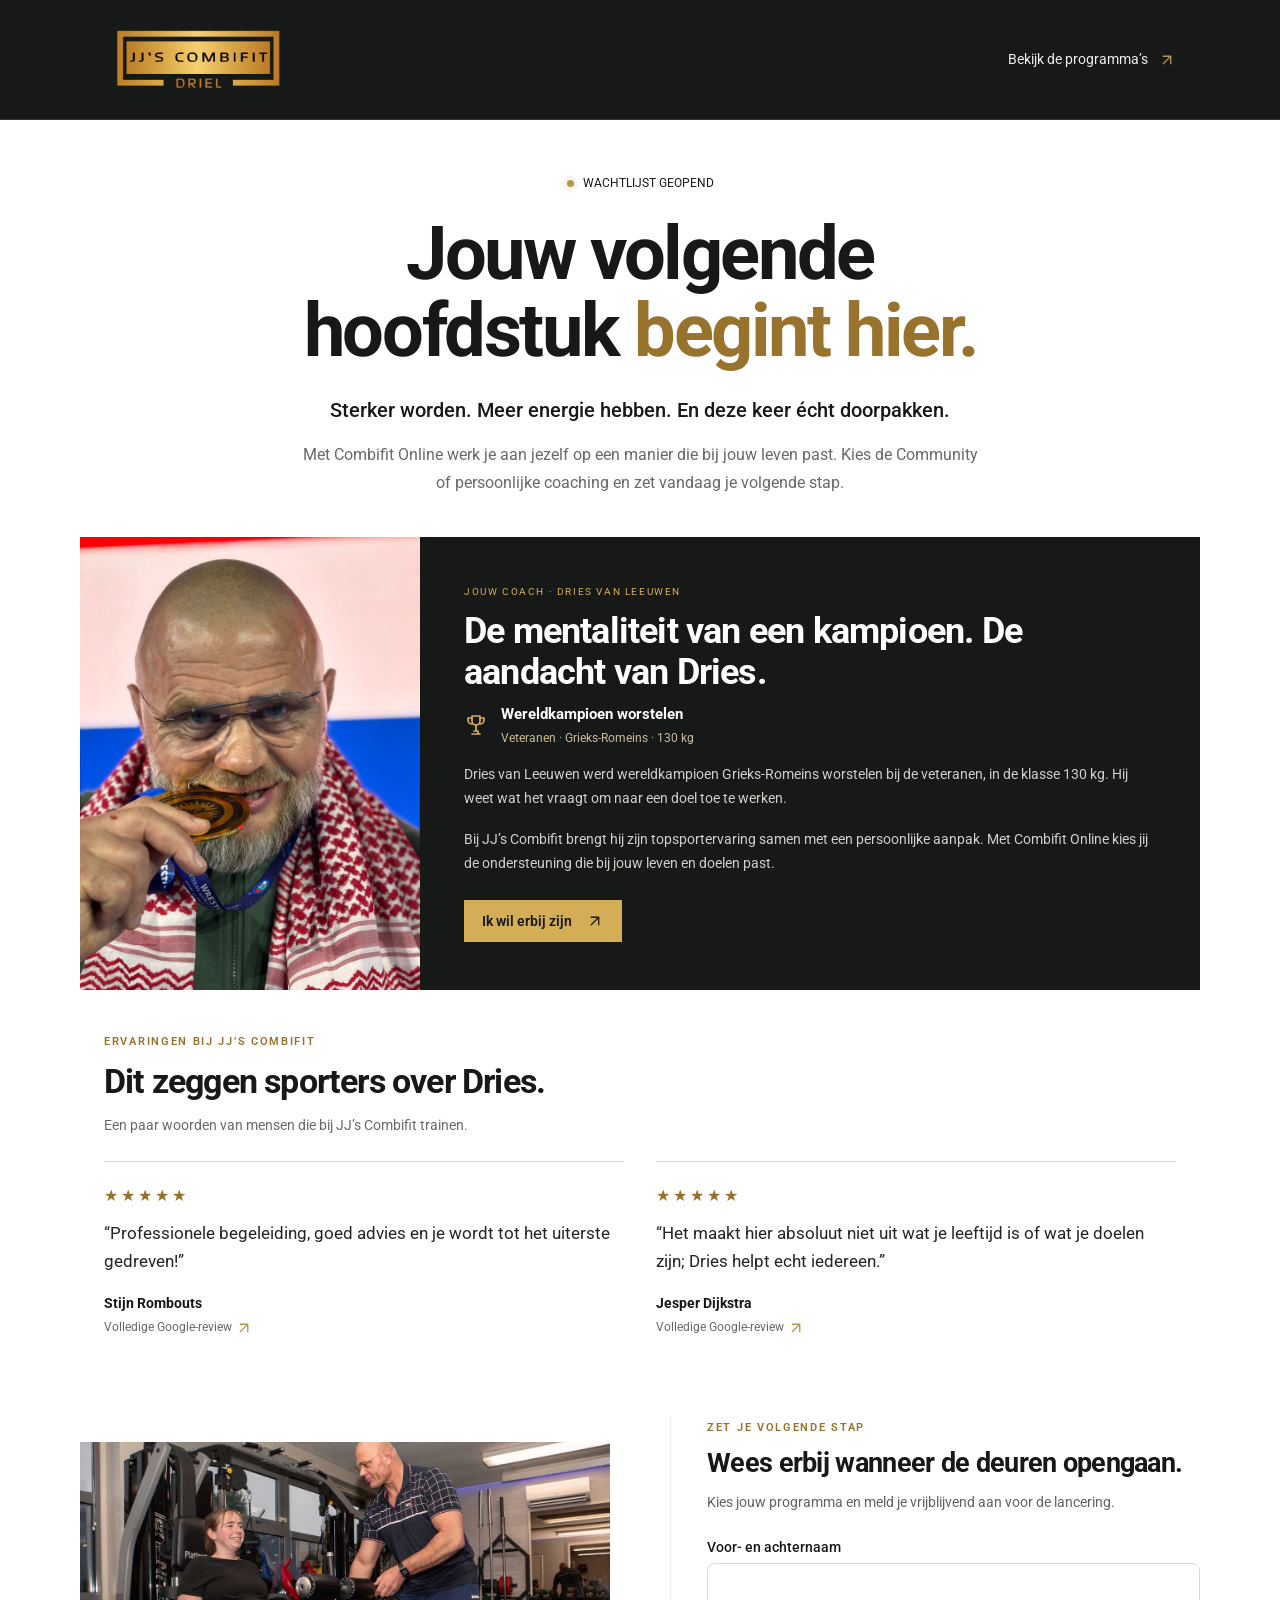
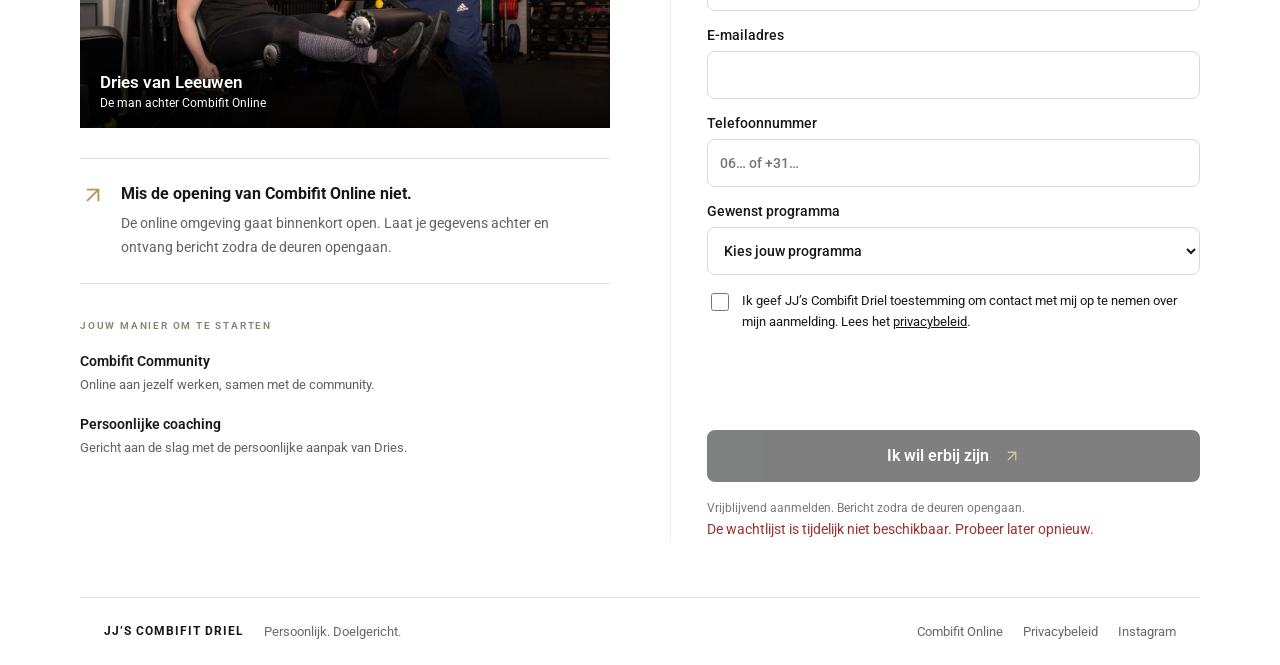
==== wachtlijst/index.html @ 0fcfe139 "Restore waitlist page layout before centered content and scrolling reviews" ====
<!doctype html>
<html lang="nl">
<head>
<meta charset="utf-8"><meta name="viewport" content="width=device-width,initial-scale=1">
<title>Wachtlijst Combifit Online | JJ’s Combifit Driel</title>
<meta name="description" content="Sterker worden. Meer energie. Echt doorpakken. Meld je vrijblijvend aan voor Combifit Online en ontvang bericht zodra de deuren van de online omgeving opengaan.">
<meta name="theme-color" content="#171818">
<link rel="preconnect" href="https://fonts.googleapis.com"><link rel="preconnect" href="https://fonts.gstatic.com" crossorigin>
<link href="https://fonts.googleapis.com/css2?family=Roboto:wght@400;500;600;700;800&display=swap" rel="stylesheet">
<link rel="stylesheet" href="../waitlist.css"><script src="../waitlist.js" defer></script>
<style>
.wl-reviews{max-width:1120px;margin:40px auto 0;padding:0 24px;color:#171818}
.wl-reviews-heading .wl-label{font-size:11px;font-weight:600;letter-spacing:1.7px;color:#967129}
.wl-reviews h2{font-size:clamp(25px,3vw,34px);line-height:1.2;letter-spacing:-.8px;margin:12px 0}
.wl-reviews-heading>p{font-size:14px;line-height:1.6;color:#686868;margin:0 0 24px}
.wl-review-grid{display:grid;grid-template-columns:repeat(2,minmax(0,1fr));gap:32px}
.wl-review{margin:0;padding:24px 0;border-top:1px solid #ded6c5;display:flex;flex-direction:column}
.wl-review-stars{color:#967129;letter-spacing:3px;font-size:16px}
.wl-review blockquote{margin:14px 0 20px;flex:1}
.wl-review blockquote p{font-size:17px;line-height:1.65;margin:0;color:#242424}
.wl-review figcaption{display:flex;flex-direction:column;gap:8px}
.wl-review figcaption strong{font-size:14px}
.wl-review figcaption a{font-size:12px;color:#686868;text-decoration:none;align-self:flex-start}
.wl-review figcaption a:hover{text-decoration:underline;color:#967129}
.wl-review figcaption a:focus-visible{outline:2px solid #967129;outline-offset:4px}
@media(max-width:720px){.wl-reviews{margin-top:32px;padding:0 20px}.wl-review-grid{grid-template-columns:1fr;gap:0}.wl-review{padding:20px 0}.wl-review blockquote p{font-size:16px}}
.waitlist-page .wl-arrow{display:inline-block;vertical-align:middle;color:#b59650;flex-shrink:0}.waitlist-page .wl-coach-cta .wl-arrow{color:#171818}.waitlist-page .wl-start-note>.wl-arrow{width:26px;height:26px}
.waitlist-page .wl-opening{text-align:center;padding-top:56px;padding-bottom:16px}
.waitlist-page .wl-opening>.wl-label{justify-content:center}
.waitlist-page .wl-opening h1{max-width:960px;font-size:clamp(52px,7vw,88px);line-height:1.03;letter-spacing:-2.4px;text-align:center;margin:26px auto}
.waitlist-page .wl-opening .wl-lead{max-width:720px;margin:0 auto 16px}
.waitlist-page .wl-opening>p:last-child{max-width:680px;margin:0 auto}
@media(max-width:720px){.waitlist-page .wl-opening{padding-top:34px;padding-bottom:12px}.waitlist-page .wl-opening h1{font-size:clamp(46px,12vw,64px);letter-spacing:-1.6px;margin:24px auto}.waitlist-page .wl-opening .wl-lead{font-size:18px;line-height:1.5}.waitlist-page .wl-opening>p:last-child{font-size:15px;line-height:1.7}}

.waitlist-page .wl-opening h1{max-width:1050px;font-size:clamp(46px,5.8vw,78px)}
.waitlist-page .wl-opening h1 .wl-title-first,.waitlist-page .wl-opening h1 .wl-title-second{display:block;color:#171818}
.waitlist-page .wl-opening h1 .wl-title-second{white-space:nowrap}
.waitlist-page .wl-opening h1 .wl-title-gold{display:inline;color:#98732e}
@media(max-width:720px){.waitlist-page .wl-opening h1{font-size:clamp(22px,7.8vw,56px);letter-spacing:-.8px;line-height:1.12}}
.waitlist-page .wl-opening{width:100%;margin-inline:auto;text-align:center}
.waitlist-page .wl-opening>.wl-label{display:flex;justify-content:center;text-align:center}
.waitlist-page .wl-opening>p{margin-inline:auto;text-align:center}

.waitlist-page main>.wl-coach-story h2{text-wrap:wrap;white-space:normal}
</style>
</head>
<body class="waitlist-page">
<a class="wl-skip" href="#wachtlijst">Direct naar aanmelden</a>
<header class="wl-header"><div><a href="../" aria-label="JJ’s Combifit Online, terug naar de website"><img src="[data-uri]" alt="JJ’s Combifit Driel" width="480" height="190"></a><a class="wl-back" href="../#aanbod">Bekijk de programma’s <svg class="wl-arrow" width="18" height="18" viewBox="0 0 24 24" fill="none" stroke="currentColor" stroke-width="1.7" stroke-linecap="round" stroke-linejoin="round" aria-hidden="true" focusable="false"><path d="M7 17 17 7M7 7h10v10"/></svg></a></div></header>
<main><section class="wl-opening wl-story" aria-labelledby="combifit-wl-title"><span class="wl-label"><span class="wl-live-dot" aria-hidden="true"></span>WACHTLIJST GEOPEND</span><h1 id="combifit-wl-title"><span class="wl-title-first">Jouw volgende</span><span class="wl-title-second">hoofdstuk <span class="wl-title-gold">begint hier.</span></span></h1><p class="wl-lead">Sterker worden. Meer energie hebben. En deze keer écht doorpakken.</p><p>Met Combifit Online werk je aan jezelf op een manier die bij jouw leven past. Kies de Community of persoonlijke coaching en zet vandaag je volgende stap.</p></section><section class="wl-coach-story" aria-labelledby="wl-coach-story-title"><div class="wl-coach-story-image"><img src="photos/dries-kampioen.jpg" width="1368" height="1824" alt="Dries van Leeuwen met zijn gouden medaille op het wereldkampioenschap worstelen" fetchpriority="high" decoding="async"></div><div class="wl-coach-story-copy"><span class="wl-label">JOUW COACH · DRIES VAN LEEUWEN</span><h2 id="wl-coach-story-title">De mentaliteit van een kampioen. De aandacht van Dries.</h2><div class="wl-champion"><svg width="24" height="24" viewBox="0 0 24 24" fill="none" stroke="currentColor" stroke-width="1.7" stroke-linecap="round" stroke-linejoin="round" aria-hidden="true"><path d="M8 3h8v5a4 4 0 0 1-8 0V3Z"/><path d="M8 5H4v2a4 4 0 0 0 4 4M16 5h4v2a4 4 0 0 1-4 4M12 12v6M8 21h8M10 18h4v3"/></svg><div><strong>Wereldkampioen worstelen</strong><span>Veteranen · Grieks-Romeins · 130 kg</span></div></div><p>Dries van Leeuwen werd wereldkampioen Grieks-Romeins worstelen bij de veteranen, in de klasse 130 kg. Hij weet wat het vraagt om naar een doel toe te werken.</p><p>Bij JJ’s Combifit brengt hij zijn topsportervaring samen met een persoonlijke aanpak. Met Combifit Online kies jij de ondersteuning die bij jouw leven en doelen past.</p><a href="#wachtlijst" class="wl-coach-cta">Ik wil erbij zijn <svg class="wl-arrow" width="18" height="18" viewBox="0 0 24 24" fill="none" stroke="currentColor" stroke-width="1.7" stroke-linecap="round" stroke-linejoin="round" aria-hidden="true" focusable="false"><path d="M7 17 17 7M7 7h10v10"/></svg></a></div></section><section class="wl-reviews" aria-labelledby="wl-reviews-title"><div class="wl-reviews-heading"><span class="wl-label">ERVARINGEN BIJ JJ’S COMBIFIT</span><h2 id="wl-reviews-title">Dit zeggen sporters over Dries.</h2><p>Een paar woorden van mensen die bij JJ’s Combifit trainen.</p></div><div class="wl-review-grid"><figure class="wl-review"><div class="wl-review-stars" aria-label="5 van 5 sterren"><span aria-hidden="true">★★★★★</span></div><blockquote><p>“Professionele begeleiding, goed advies en je wordt tot het uiterste gedreven!”</p></blockquote><figcaption><strong>Stijn Rombouts</strong><a href="../review4.webp" target="_blank" rel="noopener">Volledige Google-review <svg class="wl-arrow" width="18" height="18" viewBox="0 0 24 24" fill="none" stroke="currentColor" stroke-width="1.7" stroke-linecap="round" stroke-linejoin="round" aria-hidden="true" focusable="false"><path d="M7 17 17 7M7 7h10v10"/></svg></a></figcaption></figure><figure class="wl-review"><div class="wl-review-stars" aria-label="5 van 5 sterren"><span aria-hidden="true">★★★★★</span></div><blockquote><p>“Het maakt hier absoluut niet uit wat je leeftijd is of wat je doelen zijn; Dries helpt echt iedereen.”</p></blockquote><figcaption><strong>Jesper Dijkstra</strong><a href="../review6.webp" target="_blank" rel="noopener">Volledige Google-review <svg class="wl-arrow" width="18" height="18" viewBox="0 0 24 24" fill="none" stroke="currentColor" stroke-width="1.7" stroke-linecap="round" stroke-linejoin="round" aria-hidden="true" focusable="false"><path d="M7 17 17 7M7 7h10v10"/></svg></a></figcaption></figure></div></section><section id="wachtlijst" class="combifit-waitlist" aria-label="Aanmelden voor de wachtlijst"><div class="combifit-waitlist-inner"><div class="wl-story"><figure class="wl-coach-photo"><img src="photos/dries-begeleiding.jpg" width="1280" height="854" alt="Dries geeft persoonlijke begeleiding tijdens een training bij JJ’s Combifit" decoding="async" loading="lazy"><figcaption><span class="wl-coach-name">Dries van Leeuwen</span><span>De man achter Combifit Online</span></figcaption></figure><div class="wl-start-note"><svg class="wl-arrow" width="18" height="18" viewBox="0 0 24 24" fill="none" stroke="currentColor" stroke-width="1.7" stroke-linecap="round" stroke-linejoin="round" aria-hidden="true" focusable="false"><path d="M7 17 17 7M7 7h10v10"/></svg><div><strong>Mis de opening van Combifit Online niet.</strong><p>De online omgeving gaat binnenkort open. Laat je gegevens achter en ontvang bericht zodra de deuren opengaan.</p></div></div><div class="wl-program-guide"><span>JOUW MANIER OM TE STARTEN</span><div><strong>Combifit Community</strong><p>Online aan jezelf werken, samen met de community.</p></div><div><strong>Persoonlijke coaching</strong><p>Gericht aan de slag met de persoonlijke aanpak van Dries.</p></div></div></div><div class="wl-form-column"><div class="wl-form-intro"><span class="wl-label">ZET JE VOLGENDE STAP</span><h3>Wees erbij wanneer de deuren opengaan.</h3><p>Kies jouw programma en meld je vrijblijvend aan voor de lancering.</p></div><form id="combifit-waitlist-form"><label for="combifit-wl-name">Voor- en achternaam<input id="combifit-wl-name" name="name" required minlength="2" maxlength="150" autocomplete="name"></label><label for="combifit-wl-email">E-mailadres<input id="combifit-wl-email" name="email" type="email" required maxlength="254" autocomplete="email"></label><label for="combifit-wl-phone">Telefoonnummer<input id="combifit-wl-phone" name="phone" type="tel" required maxlength="30" autocomplete="tel" placeholder="06… of +31…"></label><label for="combifit-wl-program">Gewenst programma<select id="combifit-wl-program" name="program" required><option value="">Kies jouw programma</option><option>Combifit Community</option><option>Persoonlijke coaching</option></select></label><div class="wl-honeypot" aria-hidden="true"><label>Website<input name="website" tabindex="-1" autocomplete="off"></label></div><label class="wl-consent"><input name="privacyConsent" type="checkbox" required><span>Ik geef JJ’s Combifit Driel toestemming om contact met mij op te nemen over mijn aanmelding. Lees het <a href="https://crm.jjscombifitdriel.nl/privacy" target="_blank" rel="noopener">privacybeleid</a>.</span></label><div id="combifit-wl-security" class="wl-security"><p>Beveiligingscontrole laden…</p></div><button type="submit" disabled>Ik wil erbij zijn <svg class="wl-arrow" width="18" height="18" viewBox="0 0 24 24" fill="none" stroke="currentColor" stroke-width="1.7" stroke-linecap="round" stroke-linejoin="round" aria-hidden="true" focusable="false"><path d="M7 17 17 7M7 7h10v10"/></svg></button><p class="wl-caption">Vrijblijvend aanmelden. Bericht zodra de deuren opengaan.</p></form><p id="combifit-wl-status" class="wl-error" role="status" aria-live="polite"></p><div id="combifit-wl-success" class="wl-success" role="status" tabindex="-1" hidden><h3>Je staat op de lijst!</h3><p>Je aanmelding voor de lancering van Combifit Online is gelukt. We sturen je een bericht zodra de deuren van de online omgeving opengaan.</p></div><noscript><p>Schakel JavaScript in om je aan te melden, of neem rechtstreeks contact op met JJ’s Combifit Driel.</p></noscript></div></div></section></main>
<footer class="wl-page-footer"><div><strong>JJ’S COMBIFIT DRIEL</strong><span>Persoonlijk. Doelgericht.</span></div><div><a href="../">Combifit Online</a><a href="https://crm.jjscombifitdriel.nl/privacy">Privacybeleid</a><a href="https://www.instagram.com/jjscombifitdriel/" target="_blank" rel="noopener">Instagram</a></div></footer>
</body></html>
---- waitlist.css ----
.combifit-waitlist{padding:80px 24px;background:#fff;color:#171818;scroll-margin-top:100px}.combifit-waitlist-inner{max-width:1120px;margin:auto;display:grid;grid-template-columns:1fr 1fr;gap:80px;align-items:start}.combifit-waitlist .wl-label{color:#967129;font-size:13px;font-weight:600;letter-spacing:2px}.combifit-waitlist h1{font-size:clamp(32px,4vw,52px);line-height:1.08;letter-spacing:-1.5px;margin:20px 0}.combifit-waitlist p{font-size:16px;line-height:1.7;color:#616161;max-width:430px}.combifit-waitlist form{display:grid;gap:16px}.combifit-waitlist label{display:grid;gap:8px;font-size:14px;font-weight:500}.combifit-waitlist input:not([type=checkbox]),.combifit-waitlist select{font:inherit;width:100%;border:1px solid #d9d9d9;border-radius:8px;background:#fff;color:#171818;min-height:48px;padding:12px}.combifit-waitlist input:focus-visible,.combifit-waitlist select:focus-visible,.combifit-waitlist button:focus-visible{outline:2px solid #b59650;outline-offset:3px}.combifit-waitlist .wl-consent{display:flex;align-items:flex-start;gap:10px;font-size:13px;font-weight:400;line-height:1.6}.combifit-waitlist .wl-consent input{width:18px;height:18px;flex:none;margin-top:2px;accent-color:#171818}.combifit-waitlist a{color:inherit;text-decoration:underline}.combifit-waitlist button{font:inherit;background:#171818;color:#fff;border:0;border-radius:8px;padding:15px 20px;font-weight:600;cursor:pointer;transition:background .2s}.combifit-waitlist button:hover{background:#39332a}.combifit-waitlist button:disabled{opacity:.55;cursor:wait}.combifit-waitlist .wl-error{color:#9e3030;font-size:14px;margin:0}.combifit-waitlist .wl-honeypot{position:absolute;left:-10000px;width:1px;height:1px;overflow:hidden}.combifit-waitlist .wl-success{padding:28px;border-left:3px solid #b59650;background:#faf8f4}.combifit-waitlist .wl-success h3{font-size:24px;margin:0 0 12px}.combifit-waitlist .wl-success p{margin:0}.combifit-waitlist [hidden]{display:none!important}.combifit-waitlist .wl-caption{font-size:12px;color:#777;margin:0}.combifit-waitlist .wl-security{min-height:65px;overflow:hidden}.combifit-waitlist .wl-security p{font-size:13px}.combifit-waitlist #combifit-wl-status{max-width:none}@media(max-width:720px){.combifit-waitlist{padding:56px 20px}.combifit-waitlist-inner{grid-template-columns:1fr;gap:26px}.combifit-waitlist h1{max-width:340px}.combifit-waitlist p{max-width:none}.combifit-waitlist .wl-security{min-height:70px}}@media(prefers-reduced-motion:reduce){.combifit-waitlist button{transition:none}}

/* Standalone waiting list page, preserving the existing Combifit identity. */
.waitlist-page{margin:0;background:#fff;color:#171818;font-family:Roboto,Helvetica,Arial,sans-serif;-webkit-font-smoothing:antialiased}.waitlist-page *{box-sizing:border-box}.wl-header{background:#171818;border-bottom:1px solid #333}.wl-header>div{max-width:1120px;margin:auto;padding:24px;display:flex;align-items:center;justify-content:space-between;gap:24px}.wl-header img{width:180px;max-width:100%;height:auto;display:block}.wl-back{display:flex;gap:10px;align-items:center;color:#eee;font-size:14px;text-decoration:none;line-height:1.5}.wl-back:hover{color:#d4ad57}.waitlist-page main{min-height:calc(100svh - 245px)}.waitlist-page .combifit-waitlist{padding-block:72px}.waitlist-page .combifit-waitlist-inner{gap:90px}.waitlist-page .combifit-waitlist h1{max-width:430px}.waitlist-page .combifit-waitlist form{border-top:3px solid #b59650;padding-top:26px}.wl-page-footer{max-width:1120px;padding:26px 24px;margin:auto;border-top:1px solid #e7e7e7;display:flex;align-items:center;justify-content:space-between;gap:24px}.wl-page-footer>div{display:flex;gap:20px;flex-wrap:wrap;align-items:center}.wl-page-footer strong{font-size:12px;letter-spacing:1px}.wl-page-footer span,.wl-page-footer a{font-size:13px;color:#686868}.wl-page-footer a{text-decoration:none}.wl-page-footer a:hover{text-decoration:underline}.wl-skip{position:absolute;top:-80px;left:16px;padding:12px;background:#fff;color:#171818;z-index:10}.wl-skip:focus{top:12px}.wl-header a:focus-visible,.wl-page-footer a:focus-visible{outline:2px solid #d4ad57;outline-offset:5px}@media(max-width:720px){.wl-header>div{padding:20px;gap:16px}.wl-header img{width:135px}.wl-back{font-size:12px;max-width:130px}.waitlist-page .combifit-waitlist{padding-block:42px}.waitlist-page .combifit-waitlist-inner{gap:22px}.waitlist-page .combifit-waitlist h1{font-size:38px;max-width:340px}.wl-page-footer{margin-inline:20px;padding:22px 0;align-items:flex-start;flex-direction:column}.wl-page-footer>div{gap:14px}.waitlist-page main{min-height:0}}

/* Clearer motivation and a stronger signup hierarchy. */
.wl-story .wl-label{display:flex;align-items:center;gap:9px;font-size:12px}.wl-live-dot{width:7px;height:7px;border-radius:50%;background:#b59650;box-shadow:0 0 0 4px #b5965018;flex:none}.waitlist-page .wl-story h1{font-size:clamp(38px,4.3vw,58px);line-height:1.06;letter-spacing:-1.8px;margin:22px 0 24px}.wl-story h1 span{color:#98732e}.combifit-waitlist .wl-story .wl-lead{font-size:20px;font-weight:500;color:#242424;line-height:1.5;margin-bottom:14px}.wl-story>p{margin:0 0 18px}.wl-start-note{display:flex;gap:15px;padding:23px 0;border-block:1px solid #e5dfd3;margin:30px 0}.wl-note-icon{font-size:26px;color:#9d772f;line-height:1.2}.wl-start-note strong{font-size:16px;line-height:1.5}.combifit-waitlist .wl-start-note p{font-size:14px;line-height:1.7;margin:6px 0 0}.wl-program-guide>span{font-size:10px;letter-spacing:1.8px;color:#8a8070;font-weight:600}.wl-program-guide>div{margin-top:18px}.wl-program-guide strong{font-size:14px;font-weight:600}.combifit-waitlist .wl-program-guide p{font-size:13px;line-height:1.6;margin:5px 0 0}.wl-form-intro{margin-bottom:24px}.wl-form-intro .wl-label{font-size:11px;letter-spacing:1.7px}.wl-form-intro h3{font-size:27px;line-height:1.2;letter-spacing:-.7px;margin:12px 0}.combifit-waitlist .wl-form-intro p{font-size:14px;margin:0}.waitlist-page .combifit-waitlist form{border-top:0;padding-top:0}.combifit-waitlist button[type=submit]{display:flex;justify-content:center;align-items:center;gap:14px;min-height:52px;font-size:16px}.combifit-waitlist button[type=submit] span{color:#d4ad57;font-size:19px}.wl-form-column{border-left:1px solid #eee;padding-left:36px}.waitlist-page .combifit-waitlist-inner{gap:60px}.waitlist-page .combifit-waitlist{padding-block:55px}@media(max-width:720px){.waitlist-page .wl-story h1{font-size:43px;letter-spacing:-1.2px;margin:20px 0}.combifit-waitlist .wl-story .wl-lead{font-size:18px}.wl-start-note{margin:24px 0 0;padding:20px 0}.wl-program-guide{display:none}.wl-form-column{border-left:0;padding-left:0}.wl-form-intro{margin-top:12px;margin-bottom:22px}.wl-form-intro h3{font-size:25px}.waitlist-page .combifit-waitlist-inner{gap:24px}.waitlist-page .combifit-waitlist{padding-block:35px}}

/* Dries: real photography and the full championship category. */
.wl-coach-photo{position:relative;margin:26px 0 0;overflow:hidden;background:#171818;aspect-ratio:1.85}.wl-coach-photo img{display:block;width:100%;height:100%;object-fit:cover;object-position:50% 30%}.wl-coach-photo figcaption{position:absolute;inset:auto 0 0;padding:38px 20px 18px;background:linear-gradient(transparent,rgba(0,0,0,.85));display:flex;flex-direction:column;gap:4px;color:#fff;font-size:12px}.wl-coach-photo .wl-coach-name{font-weight:600;font-size:17px}.wl-champion{display:flex;gap:13px;align-items:center;padding:17px 0 0}.wl-champion svg{color:#9d772f;flex:none}.wl-champion strong{display:block;font-size:15px;line-height:1.5}.wl-champion span{display:block;font-size:12px;color:#756d60;margin-top:3px;line-height:1.5}.wl-coach-story{max-width:1120px;margin:0 auto 48px;display:grid;grid-template-columns:1fr 1fr;background:#171818;color:#fff}.wl-coach-story-image{min-height:340px}.wl-coach-story-image img{display:block;width:100%;height:100%;object-fit:cover;object-position:58% 38%}.wl-coach-story-copy{padding:40px}.wl-coach-story-copy .wl-label{font-size:10px;letter-spacing:1.6px;color:#d4ad57}.wl-coach-story h2{font-size:clamp(25px,2.8vw,34px);line-height:1.15;letter-spacing:-.8px;margin:16px 0 20px}.wl-coach-story p{color:#d0d0cb;font-size:14px;line-height:1.75;margin:12px 0}.wl-coach-cta{display:inline-flex;gap:14px;align-items:center;margin-top:14px;color:#d4ad57;text-decoration:none;font-weight:500;font-size:14px}.wl-coach-cta:hover{text-decoration:underline}.wl-coach-cta:focus-visible{outline:2px solid #d4ad57;outline-offset:5px}@media(max-width:1180px){.wl-coach-story{margin-inline:24px}}@media(max-width:720px){.wl-coach-photo{margin-top:24px;aspect-ratio:1.65}.wl-champion strong{font-size:14px}.wl-champion span{font-size:12px}.wl-coach-story{margin:0 20px 32px;grid-template-columns:1fr}.wl-coach-story-image{min-height:0;aspect-ratio:1.5}.wl-coach-story-image img{object-position:50% 28%}.wl-coach-story-copy{padding:27px 24px}.wl-coach-story h2{font-size:28px}.wl-coach-story p{font-size:14px}}

/* Put the coach and his achievement before the registration story. */
.waitlist-page main>.wl-coach-story{grid-template-columns:340px minmax(0,1fr);margin-top:32px;margin-bottom:0;align-items:stretch}.waitlist-page main>.wl-coach-story .wl-coach-story-image{min-height:0;aspect-ratio:3/4;overflow:hidden}.waitlist-page main>.wl-coach-story .wl-coach-story-image img{object-fit:cover;object-position:center;height:100%;width:100%}.waitlist-page main>.wl-coach-story .wl-coach-story-copy{display:flex;flex-direction:column;justify-content:center;padding:32px 44px}.waitlist-page main>.wl-coach-story h2{font-size:clamp(27px,3vw,36px);margin:14px 0 10px}.waitlist-page main>.wl-coach-story .wl-champion{padding:0 0 7px;color:#fff}.waitlist-page main>.wl-coach-story .wl-champion svg{color:#d4ad57}.waitlist-page main>.wl-coach-story .wl-champion span{color:#cbbd9c}.waitlist-page main>.wl-coach-story p{margin:8px 0}.waitlist-page main>.wl-coach-story .wl-coach-cta{align-self:flex-start;padding:12px 18px;background:#d4ad57;color:#171818;font-weight:600;margin-top:16px}.waitlist-page main>.wl-coach-story .wl-coach-cta:hover{background:#e5c274;text-decoration:none}.wl-coach-photo img{object-position:52% 20%}@media(max-width:850px) and (min-width:721px){.waitlist-page main>.wl-coach-story{grid-template-columns:260px minmax(0,1fr)}.waitlist-page main>.wl-coach-story .wl-coach-story-copy{padding:25px}}@media(max-width:720px){.waitlist-page main>.wl-coach-story{display:flex;flex-direction:column;margin:20px 20px 0}.waitlist-page main>.wl-coach-story .wl-coach-story-image{width:100%;aspect-ratio:1/1;max-height:none}.waitlist-page main>.wl-coach-story .wl-coach-story-image img{object-position:50% 65%}.waitlist-page main>.wl-coach-story .wl-coach-story-copy{padding:27px 24px}.waitlist-page main>.wl-coach-story h2{font-size:29px}.waitlist-page main>.wl-coach-story .wl-coach-cta{width:100%;justify-content:center}}

/* Start with the invitation, followed by Dries and registration. */
.wl-opening{max-width:1120px;margin:0 auto;padding:48px 24px 8px}.waitlist-page .wl-opening h1{max-width:720px;font-size:clamp(42px,5vw,62px)}.wl-opening h1 span{display:block}.wl-opening .wl-lead{font-size:20px;font-weight:500;line-height:1.5;margin:0 0 14px}.wl-opening>p:last-child{max-width:640px;font-size:16px;line-height:1.75;color:#686868;margin:0}.waitlist-page .wl-opening h1{line-height:1.06}.waitlist-page main>.wl-coach-story{margin-top:24px}@media(max-width:720px){.wl-opening{padding:32px 20px 8px}.waitlist-page .wl-opening h1{font-size:43px;letter-spacing:-1.2px}.wl-opening .wl-lead{font-size:18px}.wl-opening>p:last-child{font-size:15px}.waitlist-page main>.wl-coach-story{margin-top:20px}}
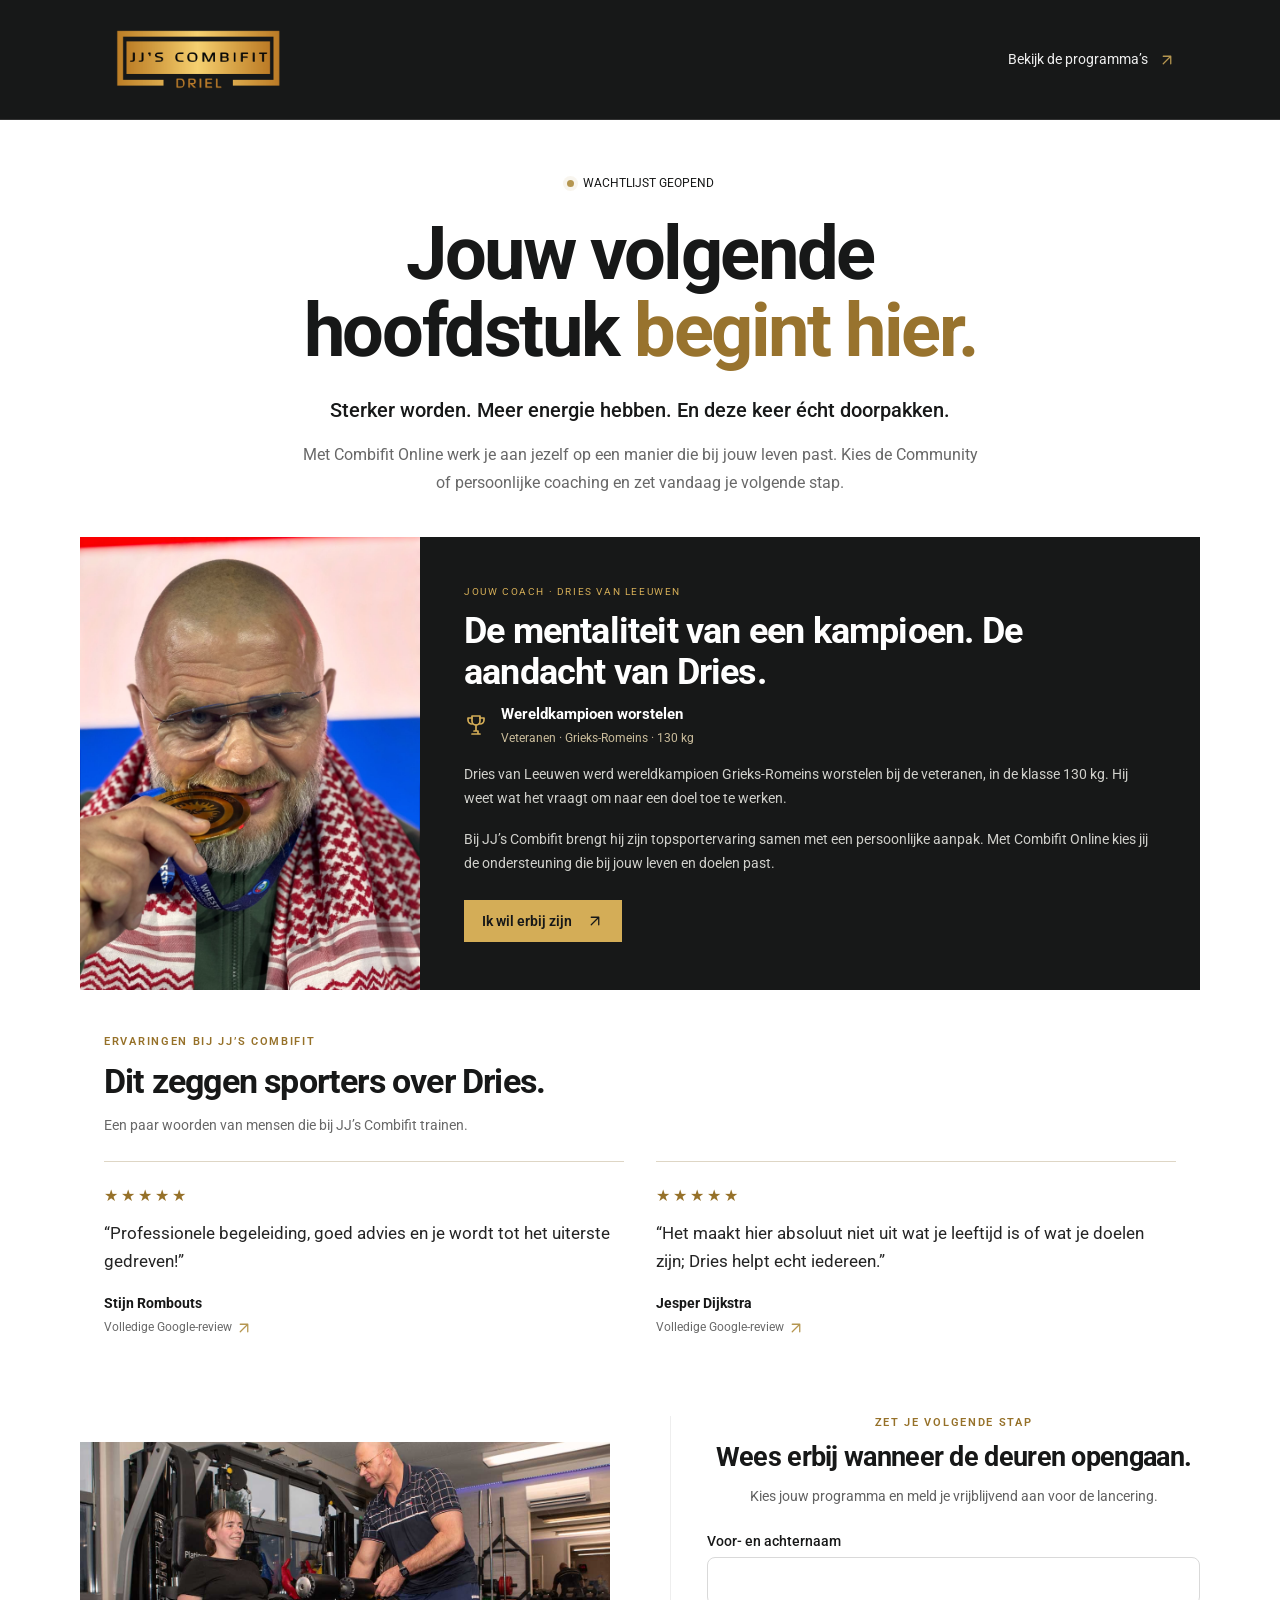
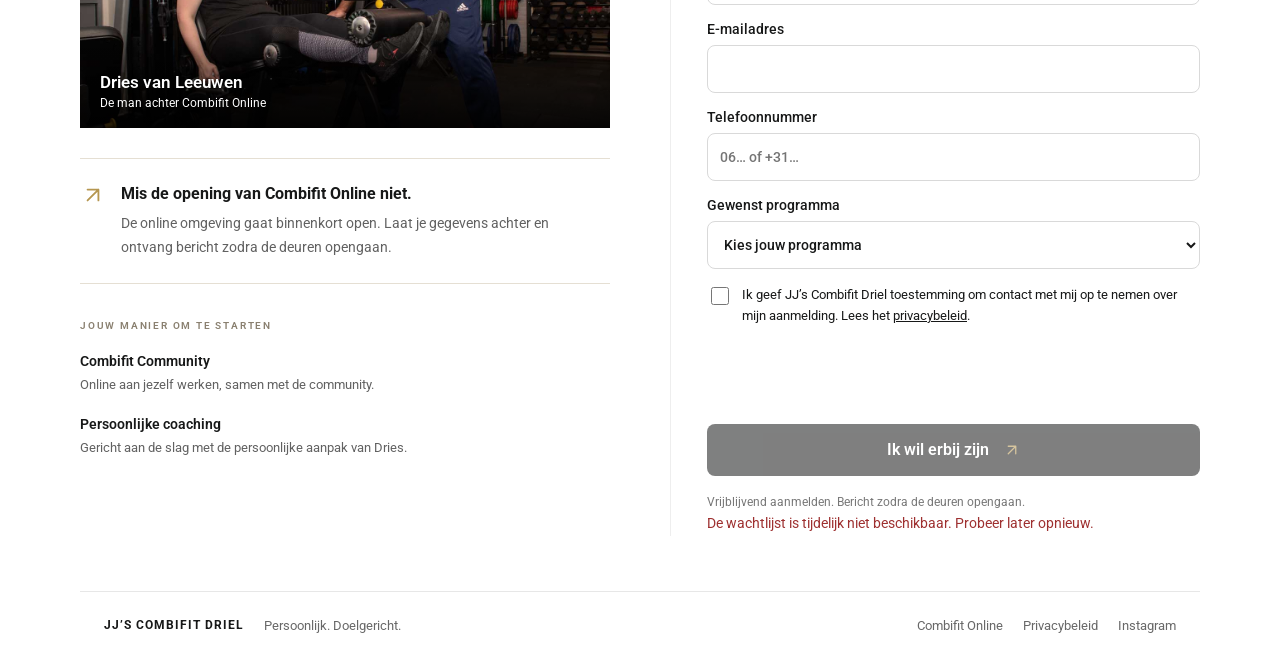
==== commit 805ca411: "Center only the registration introduction above the waitlist form" ====
--- a/wachtlijst/index.html
+++ b/wachtlijst/index.html
@@ -42,6 +42,7 @@
 .waitlist-page .wl-opening>p{margin-inline:auto;text-align:center}
 
 .waitlist-page main>.wl-coach-story h2{text-wrap:wrap;white-space:normal}
+.waitlist-page .wl-form-intro{text-align:center}.waitlist-page .wl-form-intro .wl-label{display:block;text-align:center}.waitlist-page .wl-form-intro p{margin-left:auto;margin-right:auto}
 </style>
 </head>
 <body class="waitlist-page">
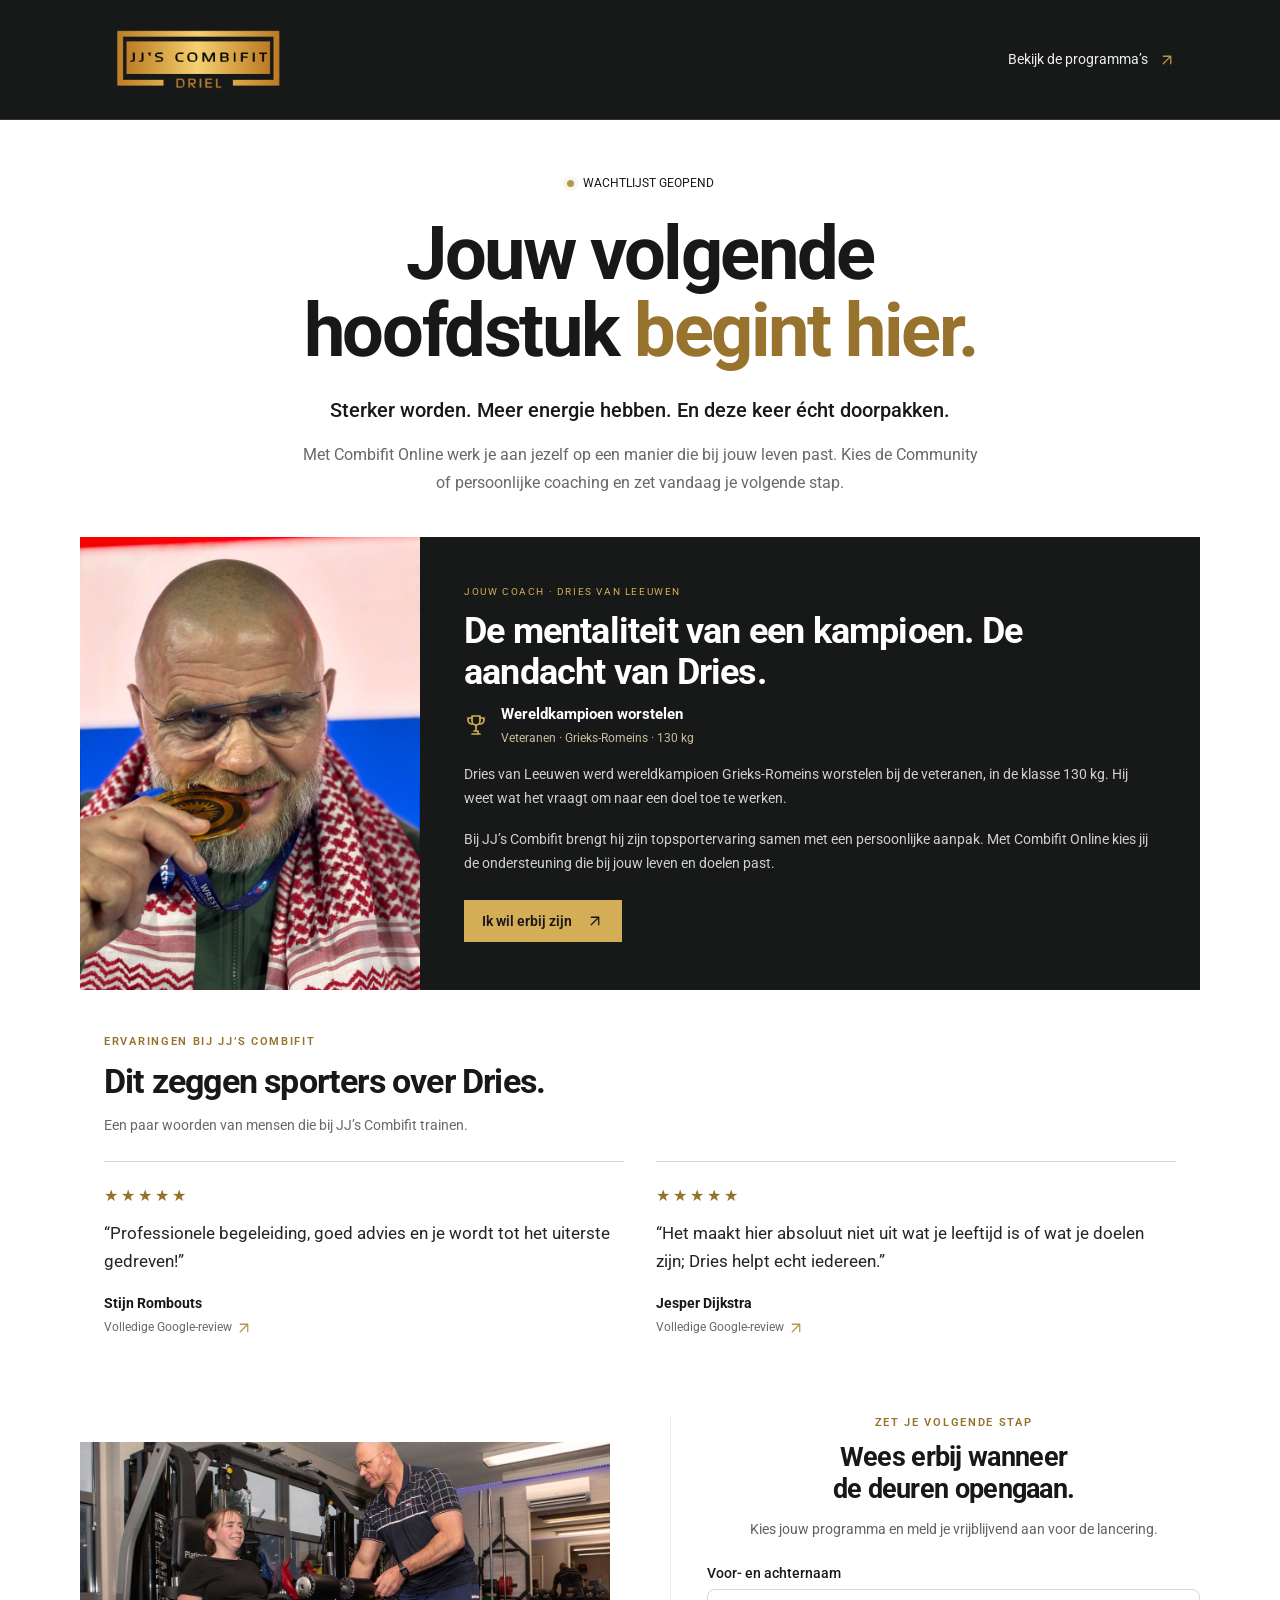
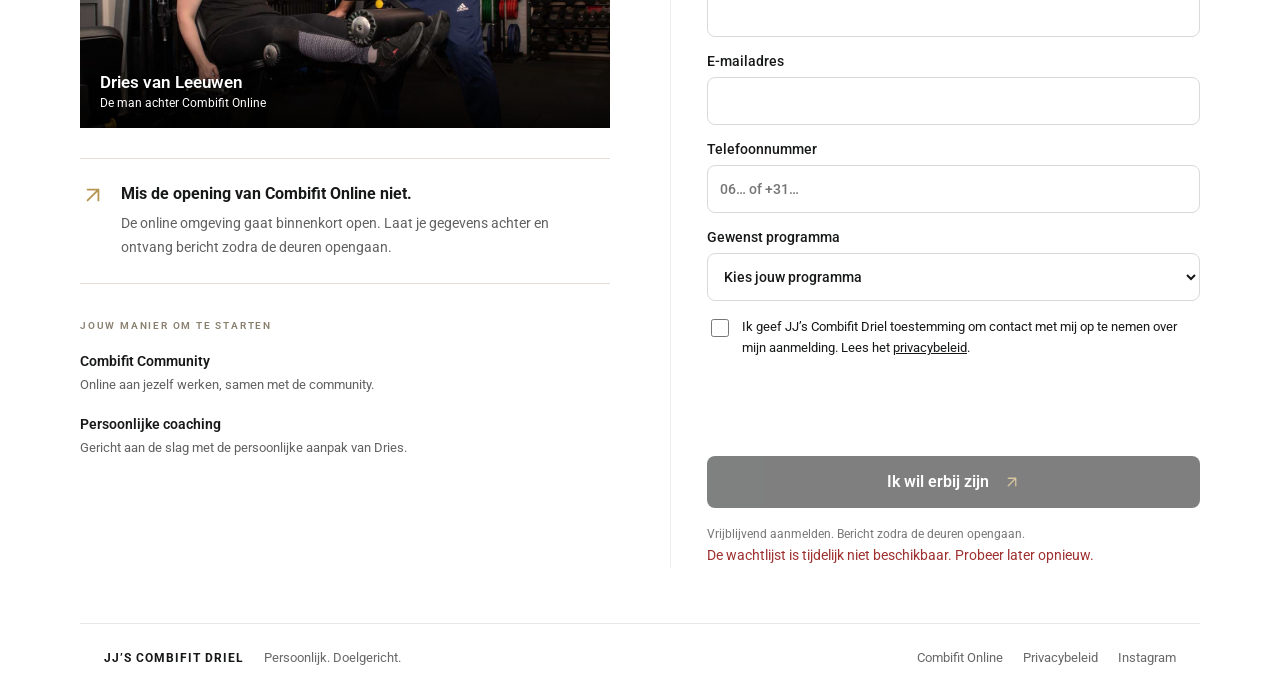
==== commit d3bc49e4: "Keep de deuren opengaan together on the second registration heading line" ====
--- a/wachtlijst/index.html
+++ b/wachtlijst/index.html
@@ -43,11 +43,12 @@
 
 .waitlist-page main>.wl-coach-story h2{text-wrap:wrap;white-space:normal}
 .waitlist-page .wl-form-intro{text-align:center}.waitlist-page .wl-form-intro .wl-label{display:block;text-align:center}.waitlist-page .wl-form-intro p{margin-left:auto;margin-right:auto}
+.waitlist-page .wl-form-intro h3 .wl-form-title-line{display:block;white-space:nowrap}@media(max-width:380px){.waitlist-page .wl-form-intro h3{font-size:clamp(21px,6.4vw,25px)}}
 </style>
 </head>
 <body class="waitlist-page">
 <a class="wl-skip" href="#wachtlijst">Direct naar aanmelden</a>
 <header class="wl-header"><div><a href="../" aria-label="JJ’s Combifit Online, terug naar de website"><img src="[data-uri]" alt="JJ’s Combifit Driel" width="480" height="190"></a><a class="wl-back" href="../#aanbod">Bekijk de programma’s <svg class="wl-arrow" width="18" height="18" viewBox="0 0 24 24" fill="none" stroke="currentColor" stroke-width="1.7" stroke-linecap="round" stroke-linejoin="round" aria-hidden="true" focusable="false"><path d="M7 17 17 7M7 7h10v10"/></svg></a></div></header>
-<main><section class="wl-opening wl-story" aria-labelledby="combifit-wl-title"><span class="wl-label"><span class="wl-live-dot" aria-hidden="true"></span>WACHTLIJST GEOPEND</span><h1 id="combifit-wl-title"><span class="wl-title-first">Jouw volgende</span><span class="wl-title-second">hoofdstuk <span class="wl-title-gold">begint hier.</span></span></h1><p class="wl-lead">Sterker worden. Meer energie hebben. En deze keer écht doorpakken.</p><p>Met Combifit Online werk je aan jezelf op een manier die bij jouw leven past. Kies de Community of persoonlijke coaching en zet vandaag je volgende stap.</p></section><section class="wl-coach-story" aria-labelledby="wl-coach-story-title"><div class="wl-coach-story-image"><img src="photos/dries-kampioen.jpg" width="1368" height="1824" alt="Dries van Leeuwen met zijn gouden medaille op het wereldkampioenschap worstelen" fetchpriority="high" decoding="async"></div><div class="wl-coach-story-copy"><span class="wl-label">JOUW COACH · DRIES VAN LEEUWEN</span><h2 id="wl-coach-story-title">De mentaliteit van een kampioen. De aandacht van Dries.</h2><div class="wl-champion"><svg width="24" height="24" viewBox="0 0 24 24" fill="none" stroke="currentColor" stroke-width="1.7" stroke-linecap="round" stroke-linejoin="round" aria-hidden="true"><path d="M8 3h8v5a4 4 0 0 1-8 0V3Z"/><path d="M8 5H4v2a4 4 0 0 0 4 4M16 5h4v2a4 4 0 0 1-4 4M12 12v6M8 21h8M10 18h4v3"/></svg><div><strong>Wereldkampioen worstelen</strong><span>Veteranen · Grieks-Romeins · 130 kg</span></div></div><p>Dries van Leeuwen werd wereldkampioen Grieks-Romeins worstelen bij de veteranen, in de klasse 130 kg. Hij weet wat het vraagt om naar een doel toe te werken.</p><p>Bij JJ’s Combifit brengt hij zijn topsportervaring samen met een persoonlijke aanpak. Met Combifit Online kies jij de ondersteuning die bij jouw leven en doelen past.</p><a href="#wachtlijst" class="wl-coach-cta">Ik wil erbij zijn <svg class="wl-arrow" width="18" height="18" viewBox="0 0 24 24" fill="none" stroke="currentColor" stroke-width="1.7" stroke-linecap="round" stroke-linejoin="round" aria-hidden="true" focusable="false"><path d="M7 17 17 7M7 7h10v10"/></svg></a></div></section><section class="wl-reviews" aria-labelledby="wl-reviews-title"><div class="wl-reviews-heading"><span class="wl-label">ERVARINGEN BIJ JJ’S COMBIFIT</span><h2 id="wl-reviews-title">Dit zeggen sporters over Dries.</h2><p>Een paar woorden van mensen die bij JJ’s Combifit trainen.</p></div><div class="wl-review-grid"><figure class="wl-review"><div class="wl-review-stars" aria-label="5 van 5 sterren"><span aria-hidden="true">★★★★★</span></div><blockquote><p>“Professionele begeleiding, goed advies en je wordt tot het uiterste gedreven!”</p></blockquote><figcaption><strong>Stijn Rombouts</strong><a href="../review4.webp" target="_blank" rel="noopener">Volledige Google-review <svg class="wl-arrow" width="18" height="18" viewBox="0 0 24 24" fill="none" stroke="currentColor" stroke-width="1.7" stroke-linecap="round" stroke-linejoin="round" aria-hidden="true" focusable="false"><path d="M7 17 17 7M7 7h10v10"/></svg></a></figcaption></figure><figure class="wl-review"><div class="wl-review-stars" aria-label="5 van 5 sterren"><span aria-hidden="true">★★★★★</span></div><blockquote><p>“Het maakt hier absoluut niet uit wat je leeftijd is of wat je doelen zijn; Dries helpt echt iedereen.”</p></blockquote><figcaption><strong>Jesper Dijkstra</strong><a href="../review6.webp" target="_blank" rel="noopener">Volledige Google-review <svg class="wl-arrow" width="18" height="18" viewBox="0 0 24 24" fill="none" stroke="currentColor" stroke-width="1.7" stroke-linecap="round" stroke-linejoin="round" aria-hidden="true" focusable="false"><path d="M7 17 17 7M7 7h10v10"/></svg></a></figcaption></figure></div></section><section id="wachtlijst" class="combifit-waitlist" aria-label="Aanmelden voor de wachtlijst"><div class="combifit-waitlist-inner"><div class="wl-story"><figure class="wl-coach-photo"><img src="photos/dries-begeleiding.jpg" width="1280" height="854" alt="Dries geeft persoonlijke begeleiding tijdens een training bij JJ’s Combifit" decoding="async" loading="lazy"><figcaption><span class="wl-coach-name">Dries van Leeuwen</span><span>De man achter Combifit Online</span></figcaption></figure><div class="wl-start-note"><svg class="wl-arrow" width="18" height="18" viewBox="0 0 24 24" fill="none" stroke="currentColor" stroke-width="1.7" stroke-linecap="round" stroke-linejoin="round" aria-hidden="true" focusable="false"><path d="M7 17 17 7M7 7h10v10"/></svg><div><strong>Mis de opening van Combifit Online niet.</strong><p>De online omgeving gaat binnenkort open. Laat je gegevens achter en ontvang bericht zodra de deuren opengaan.</p></div></div><div class="wl-program-guide"><span>JOUW MANIER OM TE STARTEN</span><div><strong>Combifit Community</strong><p>Online aan jezelf werken, samen met de community.</p></div><div><strong>Persoonlijke coaching</strong><p>Gericht aan de slag met de persoonlijke aanpak van Dries.</p></div></div></div><div class="wl-form-column"><div class="wl-form-intro"><span class="wl-label">ZET JE VOLGENDE STAP</span><h3>Wees erbij wanneer de deuren opengaan.</h3><p>Kies jouw programma en meld je vrijblijvend aan voor de lancering.</p></div><form id="combifit-waitlist-form"><label for="combifit-wl-name">Voor- en achternaam<input id="combifit-wl-name" name="name" required minlength="2" maxlength="150" autocomplete="name"></label><label for="combifit-wl-email">E-mailadres<input id="combifit-wl-email" name="email" type="email" required maxlength="254" autocomplete="email"></label><label for="combifit-wl-phone">Telefoonnummer<input id="combifit-wl-phone" name="phone" type="tel" required maxlength="30" autocomplete="tel" placeholder="06… of +31…"></label><label for="combifit-wl-program">Gewenst programma<select id="combifit-wl-program" name="program" required><option value="">Kies jouw programma</option><option>Combifit Community</option><option>Persoonlijke coaching</option></select></label><div class="wl-honeypot" aria-hidden="true"><label>Website<input name="website" tabindex="-1" autocomplete="off"></label></div><label class="wl-consent"><input name="privacyConsent" type="checkbox" required><span>Ik geef JJ’s Combifit Driel toestemming om contact met mij op te nemen over mijn aanmelding. Lees het <a href="https://crm.jjscombifitdriel.nl/privacy" target="_blank" rel="noopener">privacybeleid</a>.</span></label><div id="combifit-wl-security" class="wl-security"><p>Beveiligingscontrole laden…</p></div><button type="submit" disabled>Ik wil erbij zijn <svg class="wl-arrow" width="18" height="18" viewBox="0 0 24 24" fill="none" stroke="currentColor" stroke-width="1.7" stroke-linecap="round" stroke-linejoin="round" aria-hidden="true" focusable="false"><path d="M7 17 17 7M7 7h10v10"/></svg></button><p class="wl-caption">Vrijblijvend aanmelden. Bericht zodra de deuren opengaan.</p></form><p id="combifit-wl-status" class="wl-error" role="status" aria-live="polite"></p><div id="combifit-wl-success" class="wl-success" role="status" tabindex="-1" hidden><h3>Je staat op de lijst!</h3><p>Je aanmelding voor de lancering van Combifit Online is gelukt. We sturen je een bericht zodra de deuren van de online omgeving opengaan.</p></div><noscript><p>Schakel JavaScript in om je aan te melden, of neem rechtstreeks contact op met JJ’s Combifit Driel.</p></noscript></div></div></section></main>
+<main><section class="wl-opening wl-story" aria-labelledby="combifit-wl-title"><span class="wl-label"><span class="wl-live-dot" aria-hidden="true"></span>WACHTLIJST GEOPEND</span><h1 id="combifit-wl-title"><span class="wl-title-first">Jouw volgende</span><span class="wl-title-second">hoofdstuk <span class="wl-title-gold">begint hier.</span></span></h1><p class="wl-lead">Sterker worden. Meer energie hebben. En deze keer écht doorpakken.</p><p>Met Combifit Online werk je aan jezelf op een manier die bij jouw leven past. Kies de Community of persoonlijke coaching en zet vandaag je volgende stap.</p></section><section class="wl-coach-story" aria-labelledby="wl-coach-story-title"><div class="wl-coach-story-image"><img src="photos/dries-kampioen.jpg" width="1368" height="1824" alt="Dries van Leeuwen met zijn gouden medaille op het wereldkampioenschap worstelen" fetchpriority="high" decoding="async"></div><div class="wl-coach-story-copy"><span class="wl-label">JOUW COACH · DRIES VAN LEEUWEN</span><h2 id="wl-coach-story-title">De mentaliteit van een kampioen. De aandacht van Dries.</h2><div class="wl-champion"><svg width="24" height="24" viewBox="0 0 24 24" fill="none" stroke="currentColor" stroke-width="1.7" stroke-linecap="round" stroke-linejoin="round" aria-hidden="true"><path d="M8 3h8v5a4 4 0 0 1-8 0V3Z"/><path d="M8 5H4v2a4 4 0 0 0 4 4M16 5h4v2a4 4 0 0 1-4 4M12 12v6M8 21h8M10 18h4v3"/></svg><div><strong>Wereldkampioen worstelen</strong><span>Veteranen · Grieks-Romeins · 130 kg</span></div></div><p>Dries van Leeuwen werd wereldkampioen Grieks-Romeins worstelen bij de veteranen, in de klasse 130 kg. Hij weet wat het vraagt om naar een doel toe te werken.</p><p>Bij JJ’s Combifit brengt hij zijn topsportervaring samen met een persoonlijke aanpak. Met Combifit Online kies jij de ondersteuning die bij jouw leven en doelen past.</p><a href="#wachtlijst" class="wl-coach-cta">Ik wil erbij zijn <svg class="wl-arrow" width="18" height="18" viewBox="0 0 24 24" fill="none" stroke="currentColor" stroke-width="1.7" stroke-linecap="round" stroke-linejoin="round" aria-hidden="true" focusable="false"><path d="M7 17 17 7M7 7h10v10"/></svg></a></div></section><section class="wl-reviews" aria-labelledby="wl-reviews-title"><div class="wl-reviews-heading"><span class="wl-label">ERVARINGEN BIJ JJ’S COMBIFIT</span><h2 id="wl-reviews-title">Dit zeggen sporters over Dries.</h2><p>Een paar woorden van mensen die bij JJ’s Combifit trainen.</p></div><div class="wl-review-grid"><figure class="wl-review"><div class="wl-review-stars" aria-label="5 van 5 sterren"><span aria-hidden="true">★★★★★</span></div><blockquote><p>“Professionele begeleiding, goed advies en je wordt tot het uiterste gedreven!”</p></blockquote><figcaption><strong>Stijn Rombouts</strong><a href="../review4.webp" target="_blank" rel="noopener">Volledige Google-review <svg class="wl-arrow" width="18" height="18" viewBox="0 0 24 24" fill="none" stroke="currentColor" stroke-width="1.7" stroke-linecap="round" stroke-linejoin="round" aria-hidden="true" focusable="false"><path d="M7 17 17 7M7 7h10v10"/></svg></a></figcaption></figure><figure class="wl-review"><div class="wl-review-stars" aria-label="5 van 5 sterren"><span aria-hidden="true">★★★★★</span></div><blockquote><p>“Het maakt hier absoluut niet uit wat je leeftijd is of wat je doelen zijn; Dries helpt echt iedereen.”</p></blockquote><figcaption><strong>Jesper Dijkstra</strong><a href="../review6.webp" target="_blank" rel="noopener">Volledige Google-review <svg class="wl-arrow" width="18" height="18" viewBox="0 0 24 24" fill="none" stroke="currentColor" stroke-width="1.7" stroke-linecap="round" stroke-linejoin="round" aria-hidden="true" focusable="false"><path d="M7 17 17 7M7 7h10v10"/></svg></a></figcaption></figure></div></section><section id="wachtlijst" class="combifit-waitlist" aria-label="Aanmelden voor de wachtlijst"><div class="combifit-waitlist-inner"><div class="wl-story"><figure class="wl-coach-photo"><img src="photos/dries-begeleiding.jpg" width="1280" height="854" alt="Dries geeft persoonlijke begeleiding tijdens een training bij JJ’s Combifit" decoding="async" loading="lazy"><figcaption><span class="wl-coach-name">Dries van Leeuwen</span><span>De man achter Combifit Online</span></figcaption></figure><div class="wl-start-note"><svg class="wl-arrow" width="18" height="18" viewBox="0 0 24 24" fill="none" stroke="currentColor" stroke-width="1.7" stroke-linecap="round" stroke-linejoin="round" aria-hidden="true" focusable="false"><path d="M7 17 17 7M7 7h10v10"/></svg><div><strong>Mis de opening van Combifit Online niet.</strong><p>De online omgeving gaat binnenkort open. Laat je gegevens achter en ontvang bericht zodra de deuren opengaan.</p></div></div><div class="wl-program-guide"><span>JOUW MANIER OM TE STARTEN</span><div><strong>Combifit Community</strong><p>Online aan jezelf werken, samen met de community.</p></div><div><strong>Persoonlijke coaching</strong><p>Gericht aan de slag met de persoonlijke aanpak van Dries.</p></div></div></div><div class="wl-form-column"><div class="wl-form-intro"><span class="wl-label">ZET JE VOLGENDE STAP</span><h3><span class="wl-form-title-line">Wees erbij wanneer</span><span class="wl-form-title-line">de deuren opengaan.</span></h3><p>Kies jouw programma en meld je vrijblijvend aan voor de lancering.</p></div><form id="combifit-waitlist-form"><label for="combifit-wl-name">Voor- en achternaam<input id="combifit-wl-name" name="name" required minlength="2" maxlength="150" autocomplete="name"></label><label for="combifit-wl-email">E-mailadres<input id="combifit-wl-email" name="email" type="email" required maxlength="254" autocomplete="email"></label><label for="combifit-wl-phone">Telefoonnummer<input id="combifit-wl-phone" name="phone" type="tel" required maxlength="30" autocomplete="tel" placeholder="06… of +31…"></label><label for="combifit-wl-program">Gewenst programma<select id="combifit-wl-program" name="program" required><option value="">Kies jouw programma</option><option>Combifit Community</option><option>Persoonlijke coaching</option></select></label><div class="wl-honeypot" aria-hidden="true"><label>Website<input name="website" tabindex="-1" autocomplete="off"></label></div><label class="wl-consent"><input name="privacyConsent" type="checkbox" required><span>Ik geef JJ’s Combifit Driel toestemming om contact met mij op te nemen over mijn aanmelding. Lees het <a href="https://crm.jjscombifitdriel.nl/privacy" target="_blank" rel="noopener">privacybeleid</a>.</span></label><div id="combifit-wl-security" class="wl-security"><p>Beveiligingscontrole laden…</p></div><button type="submit" disabled>Ik wil erbij zijn <svg class="wl-arrow" width="18" height="18" viewBox="0 0 24 24" fill="none" stroke="currentColor" stroke-width="1.7" stroke-linecap="round" stroke-linejoin="round" aria-hidden="true" focusable="false"><path d="M7 17 17 7M7 7h10v10"/></svg></button><p class="wl-caption">Vrijblijvend aanmelden. Bericht zodra de deuren opengaan.</p></form><p id="combifit-wl-status" class="wl-error" role="status" aria-live="polite"></p><div id="combifit-wl-success" class="wl-success" role="status" tabindex="-1" hidden><h3>Je staat op de lijst!</h3><p>Je aanmelding voor de lancering van Combifit Online is gelukt. We sturen je een bericht zodra de deuren van de online omgeving opengaan.</p></div><noscript><p>Schakel JavaScript in om je aan te melden, of neem rechtstreeks contact op met JJ’s Combifit Driel.</p></noscript></div></div></section></main>
 <footer class="wl-page-footer"><div><strong>JJ’S COMBIFIT DRIEL</strong><span>Persoonlijk. Doelgericht.</span></div><div><a href="../">Combifit Online</a><a href="https://crm.jjscombifitdriel.nl/privacy">Privacybeleid</a><a href="https://www.instagram.com/jjscombifitdriel/" target="_blank" rel="noopener">Instagram</a></div></footer>
 </body></html>
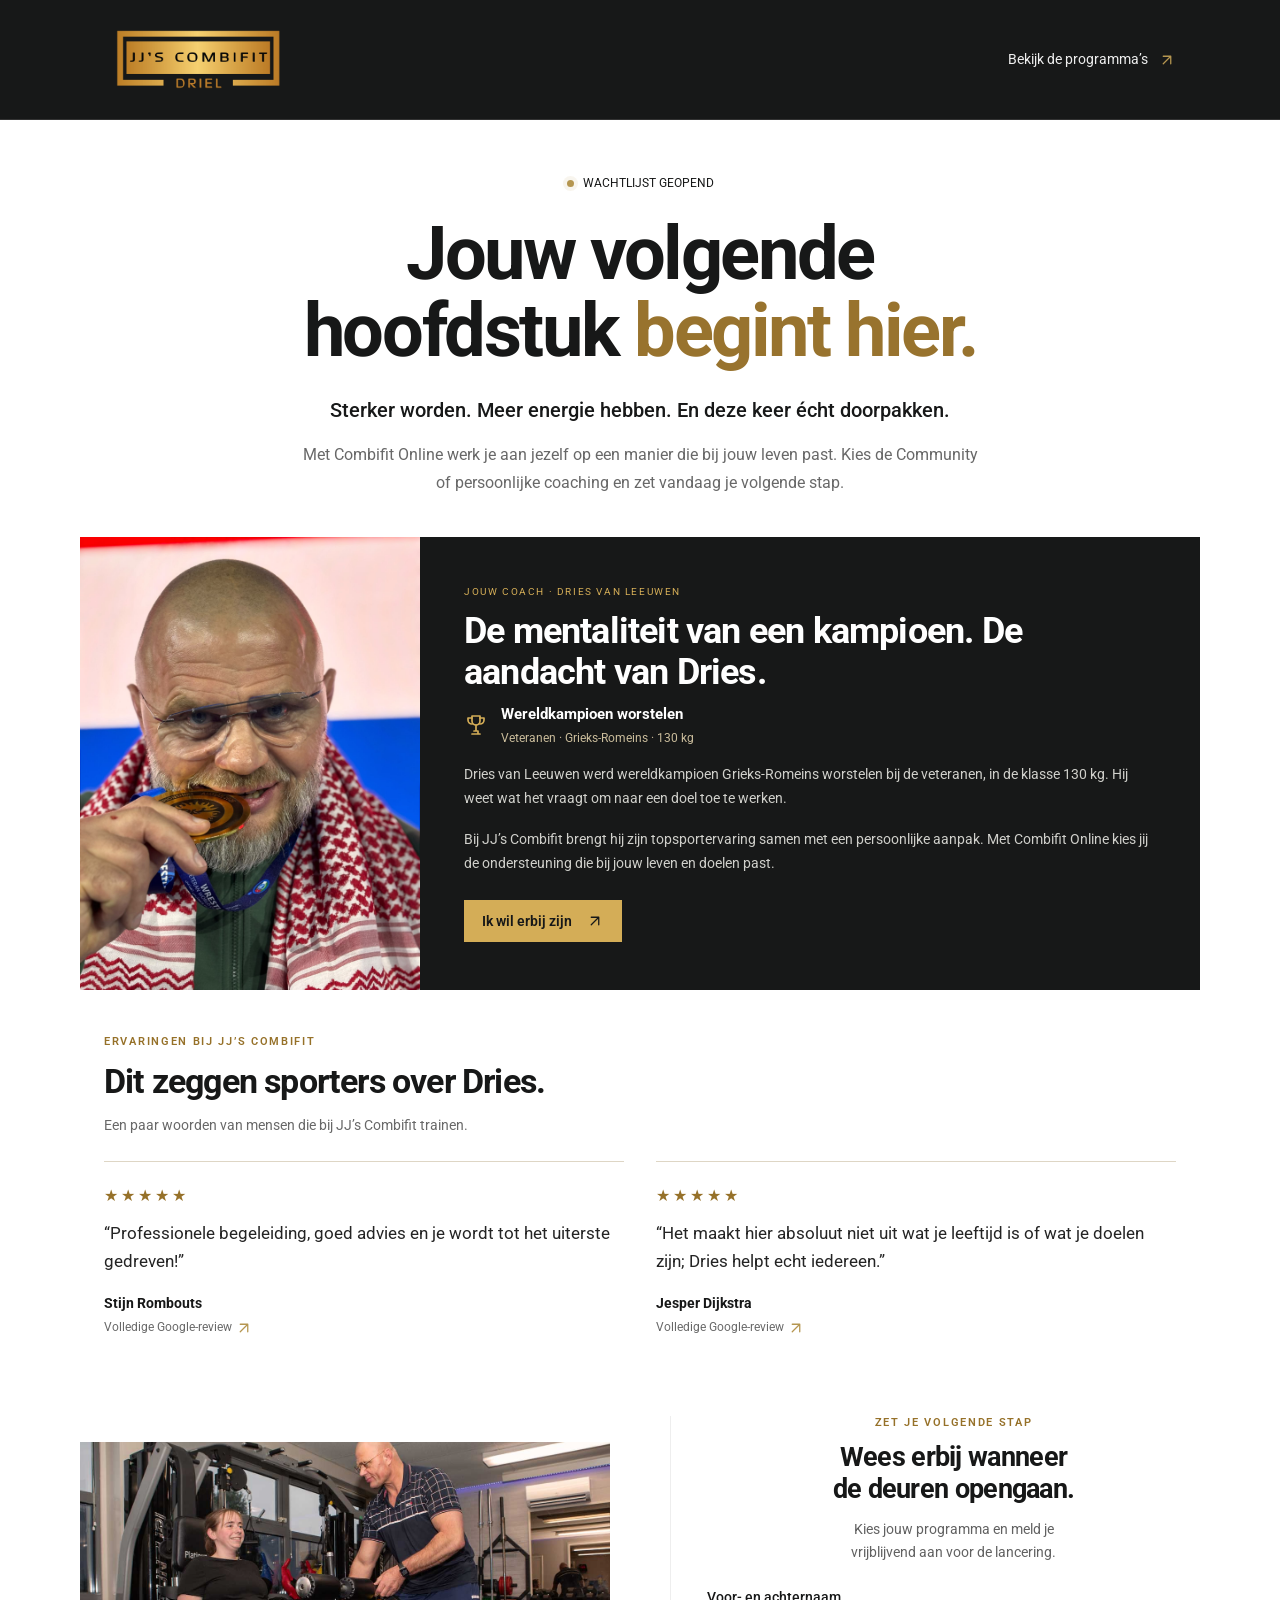
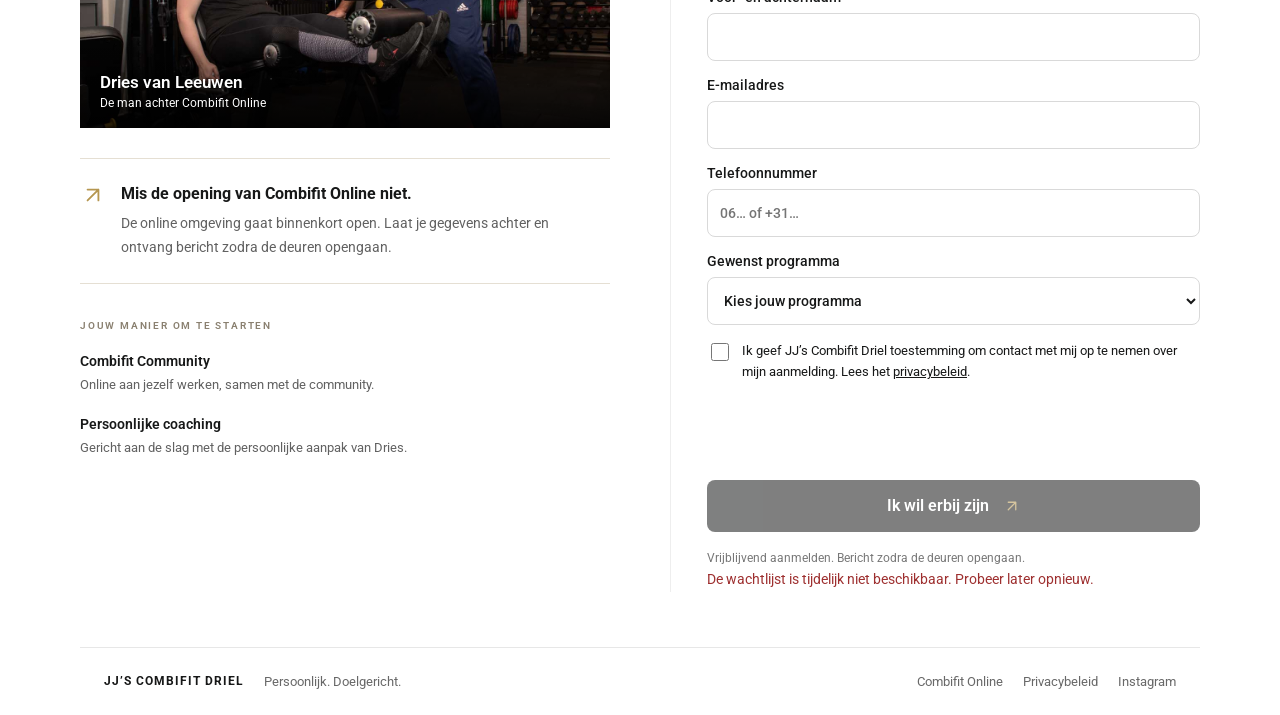
==== commit b671b25d: "Keep vrijblijvend aan voor de lancering together on one line" ====
--- a/wachtlijst/index.html
+++ b/wachtlijst/index.html
@@ -44,11 +44,12 @@
 .waitlist-page main>.wl-coach-story h2{text-wrap:wrap;white-space:normal}
 .waitlist-page .wl-form-intro{text-align:center}.waitlist-page .wl-form-intro .wl-label{display:block;text-align:center}.waitlist-page .wl-form-intro p{margin-left:auto;margin-right:auto}
 .waitlist-page .wl-form-intro h3 .wl-form-title-line{display:block;white-space:nowrap}@media(max-width:380px){.waitlist-page .wl-form-intro h3{font-size:clamp(21px,6.4vw,25px)}}
+.waitlist-page .wl-form-intro .wl-form-copy-line{display:block;white-space:nowrap}@media(max-width:380px){.waitlist-page .wl-form-intro p{font-size:clamp(12px,3.6vw,14px)}}
 </style>
 </head>
 <body class="waitlist-page">
 <a class="wl-skip" href="#wachtlijst">Direct naar aanmelden</a>
 <header class="wl-header"><div><a href="../" aria-label="JJ’s Combifit Online, terug naar de website"><img src="[data-uri]" alt="JJ’s Combifit Driel" width="480" height="190"></a><a class="wl-back" href="../#aanbod">Bekijk de programma’s <svg class="wl-arrow" width="18" height="18" viewBox="0 0 24 24" fill="none" stroke="currentColor" stroke-width="1.7" stroke-linecap="round" stroke-linejoin="round" aria-hidden="true" focusable="false"><path d="M7 17 17 7M7 7h10v10"/></svg></a></div></header>
-<main><section class="wl-opening wl-story" aria-labelledby="combifit-wl-title"><span class="wl-label"><span class="wl-live-dot" aria-hidden="true"></span>WACHTLIJST GEOPEND</span><h1 id="combifit-wl-title"><span class="wl-title-first">Jouw volgende</span><span class="wl-title-second">hoofdstuk <span class="wl-title-gold">begint hier.</span></span></h1><p class="wl-lead">Sterker worden. Meer energie hebben. En deze keer écht doorpakken.</p><p>Met Combifit Online werk je aan jezelf op een manier die bij jouw leven past. Kies de Community of persoonlijke coaching en zet vandaag je volgende stap.</p></section><section class="wl-coach-story" aria-labelledby="wl-coach-story-title"><div class="wl-coach-story-image"><img src="photos/dries-kampioen.jpg" width="1368" height="1824" alt="Dries van Leeuwen met zijn gouden medaille op het wereldkampioenschap worstelen" fetchpriority="high" decoding="async"></div><div class="wl-coach-story-copy"><span class="wl-label">JOUW COACH · DRIES VAN LEEUWEN</span><h2 id="wl-coach-story-title">De mentaliteit van een kampioen. De aandacht van Dries.</h2><div class="wl-champion"><svg width="24" height="24" viewBox="0 0 24 24" fill="none" stroke="currentColor" stroke-width="1.7" stroke-linecap="round" stroke-linejoin="round" aria-hidden="true"><path d="M8 3h8v5a4 4 0 0 1-8 0V3Z"/><path d="M8 5H4v2a4 4 0 0 0 4 4M16 5h4v2a4 4 0 0 1-4 4M12 12v6M8 21h8M10 18h4v3"/></svg><div><strong>Wereldkampioen worstelen</strong><span>Veteranen · Grieks-Romeins · 130 kg</span></div></div><p>Dries van Leeuwen werd wereldkampioen Grieks-Romeins worstelen bij de veteranen, in de klasse 130 kg. Hij weet wat het vraagt om naar een doel toe te werken.</p><p>Bij JJ’s Combifit brengt hij zijn topsportervaring samen met een persoonlijke aanpak. Met Combifit Online kies jij de ondersteuning die bij jouw leven en doelen past.</p><a href="#wachtlijst" class="wl-coach-cta">Ik wil erbij zijn <svg class="wl-arrow" width="18" height="18" viewBox="0 0 24 24" fill="none" stroke="currentColor" stroke-width="1.7" stroke-linecap="round" stroke-linejoin="round" aria-hidden="true" focusable="false"><path d="M7 17 17 7M7 7h10v10"/></svg></a></div></section><section class="wl-reviews" aria-labelledby="wl-reviews-title"><div class="wl-reviews-heading"><span class="wl-label">ERVARINGEN BIJ JJ’S COMBIFIT</span><h2 id="wl-reviews-title">Dit zeggen sporters over Dries.</h2><p>Een paar woorden van mensen die bij JJ’s Combifit trainen.</p></div><div class="wl-review-grid"><figure class="wl-review"><div class="wl-review-stars" aria-label="5 van 5 sterren"><span aria-hidden="true">★★★★★</span></div><blockquote><p>“Professionele begeleiding, goed advies en je wordt tot het uiterste gedreven!”</p></blockquote><figcaption><strong>Stijn Rombouts</strong><a href="../review4.webp" target="_blank" rel="noopener">Volledige Google-review <svg class="wl-arrow" width="18" height="18" viewBox="0 0 24 24" fill="none" stroke="currentColor" stroke-width="1.7" stroke-linecap="round" stroke-linejoin="round" aria-hidden="true" focusable="false"><path d="M7 17 17 7M7 7h10v10"/></svg></a></figcaption></figure><figure class="wl-review"><div class="wl-review-stars" aria-label="5 van 5 sterren"><span aria-hidden="true">★★★★★</span></div><blockquote><p>“Het maakt hier absoluut niet uit wat je leeftijd is of wat je doelen zijn; Dries helpt echt iedereen.”</p></blockquote><figcaption><strong>Jesper Dijkstra</strong><a href="../review6.webp" target="_blank" rel="noopener">Volledige Google-review <svg class="wl-arrow" width="18" height="18" viewBox="0 0 24 24" fill="none" stroke="currentColor" stroke-width="1.7" stroke-linecap="round" stroke-linejoin="round" aria-hidden="true" focusable="false"><path d="M7 17 17 7M7 7h10v10"/></svg></a></figcaption></figure></div></section><section id="wachtlijst" class="combifit-waitlist" aria-label="Aanmelden voor de wachtlijst"><div class="combifit-waitlist-inner"><div class="wl-story"><figure class="wl-coach-photo"><img src="photos/dries-begeleiding.jpg" width="1280" height="854" alt="Dries geeft persoonlijke begeleiding tijdens een training bij JJ’s Combifit" decoding="async" loading="lazy"><figcaption><span class="wl-coach-name">Dries van Leeuwen</span><span>De man achter Combifit Online</span></figcaption></figure><div class="wl-start-note"><svg class="wl-arrow" width="18" height="18" viewBox="0 0 24 24" fill="none" stroke="currentColor" stroke-width="1.7" stroke-linecap="round" stroke-linejoin="round" aria-hidden="true" focusable="false"><path d="M7 17 17 7M7 7h10v10"/></svg><div><strong>Mis de opening van Combifit Online niet.</strong><p>De online omgeving gaat binnenkort open. Laat je gegevens achter en ontvang bericht zodra de deuren opengaan.</p></div></div><div class="wl-program-guide"><span>JOUW MANIER OM TE STARTEN</span><div><strong>Combifit Community</strong><p>Online aan jezelf werken, samen met de community.</p></div><div><strong>Persoonlijke coaching</strong><p>Gericht aan de slag met de persoonlijke aanpak van Dries.</p></div></div></div><div class="wl-form-column"><div class="wl-form-intro"><span class="wl-label">ZET JE VOLGENDE STAP</span><h3><span class="wl-form-title-line">Wees erbij wanneer</span><span class="wl-form-title-line">de deuren opengaan.</span></h3><p>Kies jouw programma en meld je vrijblijvend aan voor de lancering.</p></div><form id="combifit-waitlist-form"><label for="combifit-wl-name">Voor- en achternaam<input id="combifit-wl-name" name="name" required minlength="2" maxlength="150" autocomplete="name"></label><label for="combifit-wl-email">E-mailadres<input id="combifit-wl-email" name="email" type="email" required maxlength="254" autocomplete="email"></label><label for="combifit-wl-phone">Telefoonnummer<input id="combifit-wl-phone" name="phone" type="tel" required maxlength="30" autocomplete="tel" placeholder="06… of +31…"></label><label for="combifit-wl-program">Gewenst programma<select id="combifit-wl-program" name="program" required><option value="">Kies jouw programma</option><option>Combifit Community</option><option>Persoonlijke coaching</option></select></label><div class="wl-honeypot" aria-hidden="true"><label>Website<input name="website" tabindex="-1" autocomplete="off"></label></div><label class="wl-consent"><input name="privacyConsent" type="checkbox" required><span>Ik geef JJ’s Combifit Driel toestemming om contact met mij op te nemen over mijn aanmelding. Lees het <a href="https://crm.jjscombifitdriel.nl/privacy" target="_blank" rel="noopener">privacybeleid</a>.</span></label><div id="combifit-wl-security" class="wl-security"><p>Beveiligingscontrole laden…</p></div><button type="submit" disabled>Ik wil erbij zijn <svg class="wl-arrow" width="18" height="18" viewBox="0 0 24 24" fill="none" stroke="currentColor" stroke-width="1.7" stroke-linecap="round" stroke-linejoin="round" aria-hidden="true" focusable="false"><path d="M7 17 17 7M7 7h10v10"/></svg></button><p class="wl-caption">Vrijblijvend aanmelden. Bericht zodra de deuren opengaan.</p></form><p id="combifit-wl-status" class="wl-error" role="status" aria-live="polite"></p><div id="combifit-wl-success" class="wl-success" role="status" tabindex="-1" hidden><h3>Je staat op de lijst!</h3><p>Je aanmelding voor de lancering van Combifit Online is gelukt. We sturen je een bericht zodra de deuren van de online omgeving opengaan.</p></div><noscript><p>Schakel JavaScript in om je aan te melden, of neem rechtstreeks contact op met JJ’s Combifit Driel.</p></noscript></div></div></section></main>
+<main><section class="wl-opening wl-story" aria-labelledby="combifit-wl-title"><span class="wl-label"><span class="wl-live-dot" aria-hidden="true"></span>WACHTLIJST GEOPEND</span><h1 id="combifit-wl-title"><span class="wl-title-first">Jouw volgende</span><span class="wl-title-second">hoofdstuk <span class="wl-title-gold">begint hier.</span></span></h1><p class="wl-lead">Sterker worden. Meer energie hebben. En deze keer écht doorpakken.</p><p>Met Combifit Online werk je aan jezelf op een manier die bij jouw leven past. Kies de Community of persoonlijke coaching en zet vandaag je volgende stap.</p></section><section class="wl-coach-story" aria-labelledby="wl-coach-story-title"><div class="wl-coach-story-image"><img src="photos/dries-kampioen.jpg" width="1368" height="1824" alt="Dries van Leeuwen met zijn gouden medaille op het wereldkampioenschap worstelen" fetchpriority="high" decoding="async"></div><div class="wl-coach-story-copy"><span class="wl-label">JOUW COACH · DRIES VAN LEEUWEN</span><h2 id="wl-coach-story-title">De mentaliteit van een kampioen. De aandacht van Dries.</h2><div class="wl-champion"><svg width="24" height="24" viewBox="0 0 24 24" fill="none" stroke="currentColor" stroke-width="1.7" stroke-linecap="round" stroke-linejoin="round" aria-hidden="true"><path d="M8 3h8v5a4 4 0 0 1-8 0V3Z"/><path d="M8 5H4v2a4 4 0 0 0 4 4M16 5h4v2a4 4 0 0 1-4 4M12 12v6M8 21h8M10 18h4v3"/></svg><div><strong>Wereldkampioen worstelen</strong><span>Veteranen · Grieks-Romeins · 130 kg</span></div></div><p>Dries van Leeuwen werd wereldkampioen Grieks-Romeins worstelen bij de veteranen, in de klasse 130 kg. Hij weet wat het vraagt om naar een doel toe te werken.</p><p>Bij JJ’s Combifit brengt hij zijn topsportervaring samen met een persoonlijke aanpak. Met Combifit Online kies jij de ondersteuning die bij jouw leven en doelen past.</p><a href="#wachtlijst" class="wl-coach-cta">Ik wil erbij zijn <svg class="wl-arrow" width="18" height="18" viewBox="0 0 24 24" fill="none" stroke="currentColor" stroke-width="1.7" stroke-linecap="round" stroke-linejoin="round" aria-hidden="true" focusable="false"><path d="M7 17 17 7M7 7h10v10"/></svg></a></div></section><section class="wl-reviews" aria-labelledby="wl-reviews-title"><div class="wl-reviews-heading"><span class="wl-label">ERVARINGEN BIJ JJ’S COMBIFIT</span><h2 id="wl-reviews-title">Dit zeggen sporters over Dries.</h2><p>Een paar woorden van mensen die bij JJ’s Combifit trainen.</p></div><div class="wl-review-grid"><figure class="wl-review"><div class="wl-review-stars" aria-label="5 van 5 sterren"><span aria-hidden="true">★★★★★</span></div><blockquote><p>“Professionele begeleiding, goed advies en je wordt tot het uiterste gedreven!”</p></blockquote><figcaption><strong>Stijn Rombouts</strong><a href="../review4.webp" target="_blank" rel="noopener">Volledige Google-review <svg class="wl-arrow" width="18" height="18" viewBox="0 0 24 24" fill="none" stroke="currentColor" stroke-width="1.7" stroke-linecap="round" stroke-linejoin="round" aria-hidden="true" focusable="false"><path d="M7 17 17 7M7 7h10v10"/></svg></a></figcaption></figure><figure class="wl-review"><div class="wl-review-stars" aria-label="5 van 5 sterren"><span aria-hidden="true">★★★★★</span></div><blockquote><p>“Het maakt hier absoluut niet uit wat je leeftijd is of wat je doelen zijn; Dries helpt echt iedereen.”</p></blockquote><figcaption><strong>Jesper Dijkstra</strong><a href="../review6.webp" target="_blank" rel="noopener">Volledige Google-review <svg class="wl-arrow" width="18" height="18" viewBox="0 0 24 24" fill="none" stroke="currentColor" stroke-width="1.7" stroke-linecap="round" stroke-linejoin="round" aria-hidden="true" focusable="false"><path d="M7 17 17 7M7 7h10v10"/></svg></a></figcaption></figure></div></section><section id="wachtlijst" class="combifit-waitlist" aria-label="Aanmelden voor de wachtlijst"><div class="combifit-waitlist-inner"><div class="wl-story"><figure class="wl-coach-photo"><img src="photos/dries-begeleiding.jpg" width="1280" height="854" alt="Dries geeft persoonlijke begeleiding tijdens een training bij JJ’s Combifit" decoding="async" loading="lazy"><figcaption><span class="wl-coach-name">Dries van Leeuwen</span><span>De man achter Combifit Online</span></figcaption></figure><div class="wl-start-note"><svg class="wl-arrow" width="18" height="18" viewBox="0 0 24 24" fill="none" stroke="currentColor" stroke-width="1.7" stroke-linecap="round" stroke-linejoin="round" aria-hidden="true" focusable="false"><path d="M7 17 17 7M7 7h10v10"/></svg><div><strong>Mis de opening van Combifit Online niet.</strong><p>De online omgeving gaat binnenkort open. Laat je gegevens achter en ontvang bericht zodra de deuren opengaan.</p></div></div><div class="wl-program-guide"><span>JOUW MANIER OM TE STARTEN</span><div><strong>Combifit Community</strong><p>Online aan jezelf werken, samen met de community.</p></div><div><strong>Persoonlijke coaching</strong><p>Gericht aan de slag met de persoonlijke aanpak van Dries.</p></div></div></div><div class="wl-form-column"><div class="wl-form-intro"><span class="wl-label">ZET JE VOLGENDE STAP</span><h3><span class="wl-form-title-line">Wees erbij wanneer</span><span class="wl-form-title-line">de deuren opengaan.</span></h3><p><span class="wl-form-copy-line">Kies jouw programma en meld je</span><span class="wl-form-copy-line">vrijblijvend aan voor de lancering.</span></p></div><form id="combifit-waitlist-form"><label for="combifit-wl-name">Voor- en achternaam<input id="combifit-wl-name" name="name" required minlength="2" maxlength="150" autocomplete="name"></label><label for="combifit-wl-email">E-mailadres<input id="combifit-wl-email" name="email" type="email" required maxlength="254" autocomplete="email"></label><label for="combifit-wl-phone">Telefoonnummer<input id="combifit-wl-phone" name="phone" type="tel" required maxlength="30" autocomplete="tel" placeholder="06… of +31…"></label><label for="combifit-wl-program">Gewenst programma<select id="combifit-wl-program" name="program" required><option value="">Kies jouw programma</option><option>Combifit Community</option><option>Persoonlijke coaching</option></select></label><div class="wl-honeypot" aria-hidden="true"><label>Website<input name="website" tabindex="-1" autocomplete="off"></label></div><label class="wl-consent"><input name="privacyConsent" type="checkbox" required><span>Ik geef JJ’s Combifit Driel toestemming om contact met mij op te nemen over mijn aanmelding. Lees het <a href="https://crm.jjscombifitdriel.nl/privacy" target="_blank" rel="noopener">privacybeleid</a>.</span></label><div id="combifit-wl-security" class="wl-security"><p>Beveiligingscontrole laden…</p></div><button type="submit" disabled>Ik wil erbij zijn <svg class="wl-arrow" width="18" height="18" viewBox="0 0 24 24" fill="none" stroke="currentColor" stroke-width="1.7" stroke-linecap="round" stroke-linejoin="round" aria-hidden="true" focusable="false"><path d="M7 17 17 7M7 7h10v10"/></svg></button><p class="wl-caption">Vrijblijvend aanmelden. Bericht zodra de deuren opengaan.</p></form><p id="combifit-wl-status" class="wl-error" role="status" aria-live="polite"></p><div id="combifit-wl-success" class="wl-success" role="status" tabindex="-1" hidden><h3>Je staat op de lijst!</h3><p>Je aanmelding voor de lancering van Combifit Online is gelukt. We sturen je een bericht zodra de deuren van de online omgeving opengaan.</p></div><noscript><p>Schakel JavaScript in om je aan te melden, of neem rechtstreeks contact op met JJ’s Combifit Driel.</p></noscript></div></div></section></main>
 <footer class="wl-page-footer"><div><strong>JJ’S COMBIFIT DRIEL</strong><span>Persoonlijk. Doelgericht.</span></div><div><a href="../">Combifit Online</a><a href="https://crm.jjscombifitdriel.nl/privacy">Privacybeleid</a><a href="https://www.instagram.com/jjscombifitdriel/" target="_blank" rel="noopener">Instagram</a></div></footer>
 </body></html>
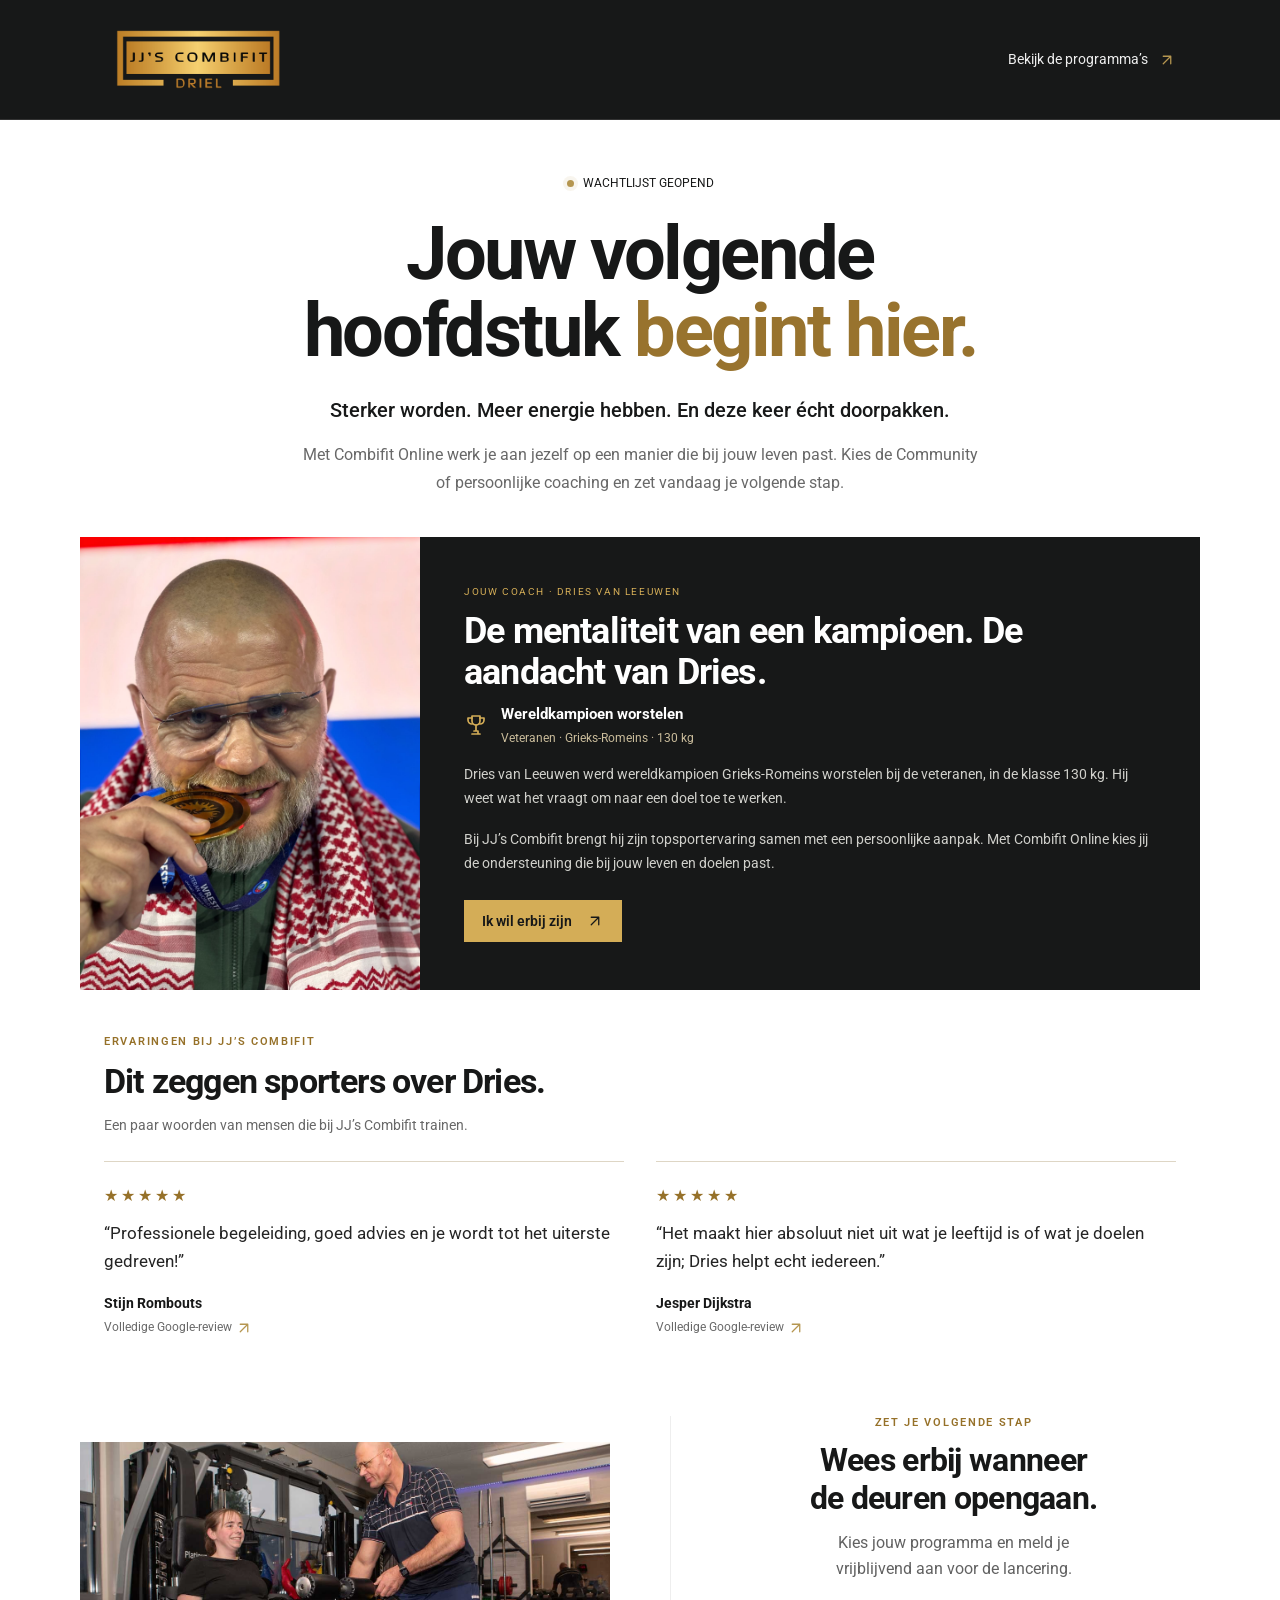
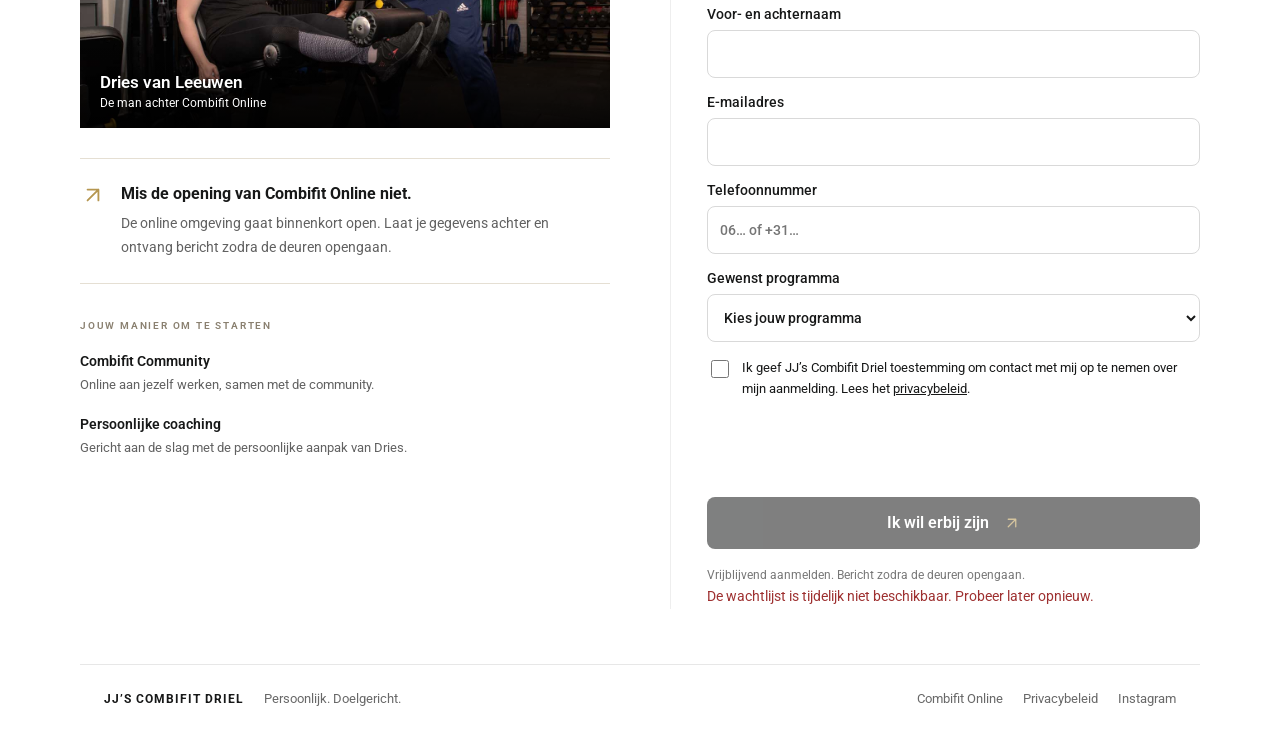
==== commit 66b54bee: "Increase registration introduction text size while preserving centered lines" ====
--- a/wachtlijst/index.html
+++ b/wachtlijst/index.html
@@ -45,6 +45,9 @@
 .waitlist-page .wl-form-intro{text-align:center}.waitlist-page .wl-form-intro .wl-label{display:block;text-align:center}.waitlist-page .wl-form-intro p{margin-left:auto;margin-right:auto}
 .waitlist-page .wl-form-intro h3 .wl-form-title-line{display:block;white-space:nowrap}@media(max-width:380px){.waitlist-page .wl-form-intro h3{font-size:clamp(21px,6.4vw,25px)}}
 .waitlist-page .wl-form-intro .wl-form-copy-line{display:block;white-space:nowrap}@media(max-width:380px){.waitlist-page .wl-form-intro p{font-size:clamp(12px,3.6vw,14px)}}
+.waitlist-page .wl-form-intro h3{font-size:32px;line-height:1.2}
+.waitlist-page .wl-form-intro p{font-size:16px;line-height:1.65}
+@media(max-width:720px){.waitlist-page .wl-form-intro h3{font-size:clamp(24px,7.2vw,32px);letter-spacing:-.8px}.waitlist-page .wl-form-intro p{font-size:clamp(13px,3.9vw,17px)}}
 </style>
 </head>
 <body class="waitlist-page">
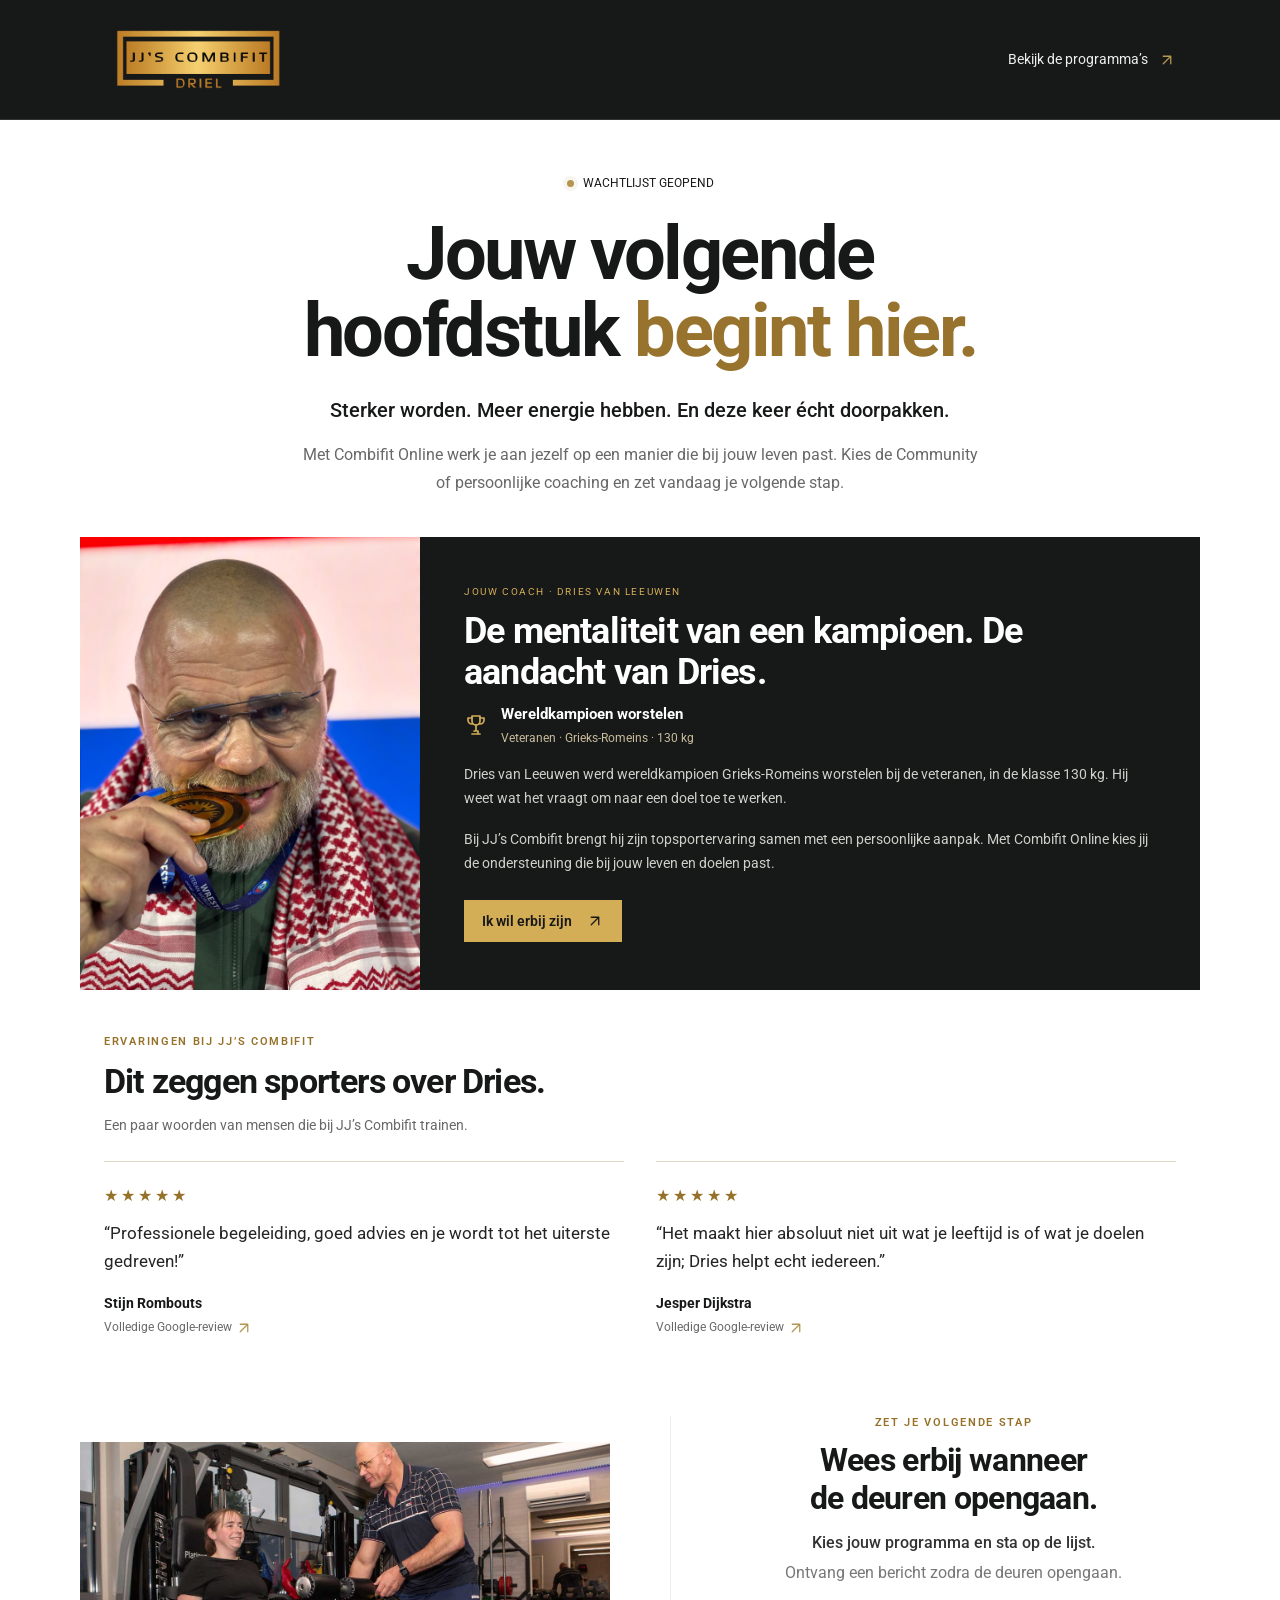
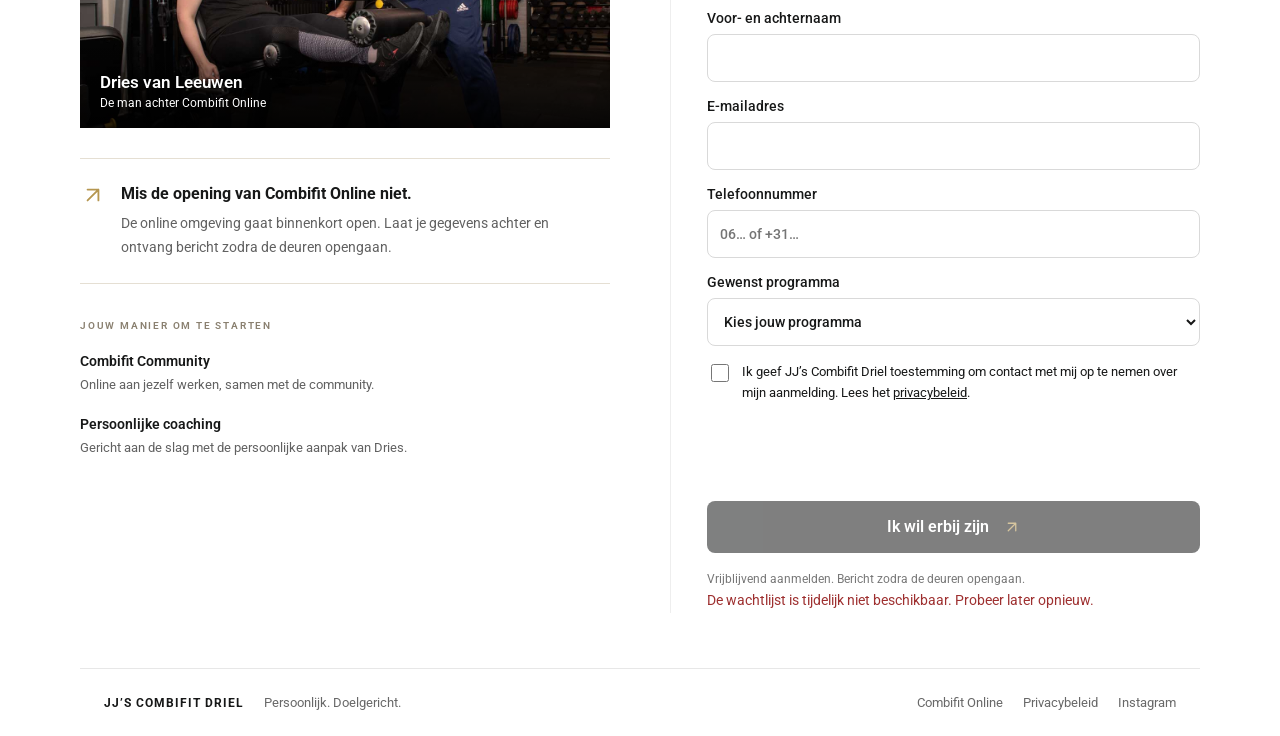
==== commit 4b13a4f5: "Refine waitlist introduction subtext and visual hierarchy" ====
--- a/wachtlijst/index.html
+++ b/wachtlijst/index.html
@@ -48,11 +48,14 @@
 .waitlist-page .wl-form-intro h3{font-size:32px;line-height:1.2}
 .waitlist-page .wl-form-intro p{font-size:16px;line-height:1.65}
 @media(max-width:720px){.waitlist-page .wl-form-intro h3{font-size:clamp(24px,7.2vw,32px);letter-spacing:-.8px}.waitlist-page .wl-form-intro p{font-size:clamp(13px,3.9vw,17px)}}
+.waitlist-page .wl-form-intro h3{margin-bottom:12px}
+.waitlist-page .wl-form-summary strong{display:block;color:#333;font-weight:500}
+.waitlist-page .wl-form-summary>span{display:block;color:#777;margin-top:4px}
 </style>
 </head>
 <body class="waitlist-page">
 <a class="wl-skip" href="#wachtlijst">Direct naar aanmelden</a>
 <header class="wl-header"><div><a href="../" aria-label="JJ’s Combifit Online, terug naar de website"><img src="[data-uri]" alt="JJ’s Combifit Driel" width="480" height="190"></a><a class="wl-back" href="../#aanbod">Bekijk de programma’s <svg class="wl-arrow" width="18" height="18" viewBox="0 0 24 24" fill="none" stroke="currentColor" stroke-width="1.7" stroke-linecap="round" stroke-linejoin="round" aria-hidden="true" focusable="false"><path d="M7 17 17 7M7 7h10v10"/></svg></a></div></header>
-<main><section class="wl-opening wl-story" aria-labelledby="combifit-wl-title"><span class="wl-label"><span class="wl-live-dot" aria-hidden="true"></span>WACHTLIJST GEOPEND</span><h1 id="combifit-wl-title"><span class="wl-title-first">Jouw volgende</span><span class="wl-title-second">hoofdstuk <span class="wl-title-gold">begint hier.</span></span></h1><p class="wl-lead">Sterker worden. Meer energie hebben. En deze keer écht doorpakken.</p><p>Met Combifit Online werk je aan jezelf op een manier die bij jouw leven past. Kies de Community of persoonlijke coaching en zet vandaag je volgende stap.</p></section><section class="wl-coach-story" aria-labelledby="wl-coach-story-title"><div class="wl-coach-story-image"><img src="photos/dries-kampioen.jpg" width="1368" height="1824" alt="Dries van Leeuwen met zijn gouden medaille op het wereldkampioenschap worstelen" fetchpriority="high" decoding="async"></div><div class="wl-coach-story-copy"><span class="wl-label">JOUW COACH · DRIES VAN LEEUWEN</span><h2 id="wl-coach-story-title">De mentaliteit van een kampioen. De aandacht van Dries.</h2><div class="wl-champion"><svg width="24" height="24" viewBox="0 0 24 24" fill="none" stroke="currentColor" stroke-width="1.7" stroke-linecap="round" stroke-linejoin="round" aria-hidden="true"><path d="M8 3h8v5a4 4 0 0 1-8 0V3Z"/><path d="M8 5H4v2a4 4 0 0 0 4 4M16 5h4v2a4 4 0 0 1-4 4M12 12v6M8 21h8M10 18h4v3"/></svg><div><strong>Wereldkampioen worstelen</strong><span>Veteranen · Grieks-Romeins · 130 kg</span></div></div><p>Dries van Leeuwen werd wereldkampioen Grieks-Romeins worstelen bij de veteranen, in de klasse 130 kg. Hij weet wat het vraagt om naar een doel toe te werken.</p><p>Bij JJ’s Combifit brengt hij zijn topsportervaring samen met een persoonlijke aanpak. Met Combifit Online kies jij de ondersteuning die bij jouw leven en doelen past.</p><a href="#wachtlijst" class="wl-coach-cta">Ik wil erbij zijn <svg class="wl-arrow" width="18" height="18" viewBox="0 0 24 24" fill="none" stroke="currentColor" stroke-width="1.7" stroke-linecap="round" stroke-linejoin="round" aria-hidden="true" focusable="false"><path d="M7 17 17 7M7 7h10v10"/></svg></a></div></section><section class="wl-reviews" aria-labelledby="wl-reviews-title"><div class="wl-reviews-heading"><span class="wl-label">ERVARINGEN BIJ JJ’S COMBIFIT</span><h2 id="wl-reviews-title">Dit zeggen sporters over Dries.</h2><p>Een paar woorden van mensen die bij JJ’s Combifit trainen.</p></div><div class="wl-review-grid"><figure class="wl-review"><div class="wl-review-stars" aria-label="5 van 5 sterren"><span aria-hidden="true">★★★★★</span></div><blockquote><p>“Professionele begeleiding, goed advies en je wordt tot het uiterste gedreven!”</p></blockquote><figcaption><strong>Stijn Rombouts</strong><a href="../review4.webp" target="_blank" rel="noopener">Volledige Google-review <svg class="wl-arrow" width="18" height="18" viewBox="0 0 24 24" fill="none" stroke="currentColor" stroke-width="1.7" stroke-linecap="round" stroke-linejoin="round" aria-hidden="true" focusable="false"><path d="M7 17 17 7M7 7h10v10"/></svg></a></figcaption></figure><figure class="wl-review"><div class="wl-review-stars" aria-label="5 van 5 sterren"><span aria-hidden="true">★★★★★</span></div><blockquote><p>“Het maakt hier absoluut niet uit wat je leeftijd is of wat je doelen zijn; Dries helpt echt iedereen.”</p></blockquote><figcaption><strong>Jesper Dijkstra</strong><a href="../review6.webp" target="_blank" rel="noopener">Volledige Google-review <svg class="wl-arrow" width="18" height="18" viewBox="0 0 24 24" fill="none" stroke="currentColor" stroke-width="1.7" stroke-linecap="round" stroke-linejoin="round" aria-hidden="true" focusable="false"><path d="M7 17 17 7M7 7h10v10"/></svg></a></figcaption></figure></div></section><section id="wachtlijst" class="combifit-waitlist" aria-label="Aanmelden voor de wachtlijst"><div class="combifit-waitlist-inner"><div class="wl-story"><figure class="wl-coach-photo"><img src="photos/dries-begeleiding.jpg" width="1280" height="854" alt="Dries geeft persoonlijke begeleiding tijdens een training bij JJ’s Combifit" decoding="async" loading="lazy"><figcaption><span class="wl-coach-name">Dries van Leeuwen</span><span>De man achter Combifit Online</span></figcaption></figure><div class="wl-start-note"><svg class="wl-arrow" width="18" height="18" viewBox="0 0 24 24" fill="none" stroke="currentColor" stroke-width="1.7" stroke-linecap="round" stroke-linejoin="round" aria-hidden="true" focusable="false"><path d="M7 17 17 7M7 7h10v10"/></svg><div><strong>Mis de opening van Combifit Online niet.</strong><p>De online omgeving gaat binnenkort open. Laat je gegevens achter en ontvang bericht zodra de deuren opengaan.</p></div></div><div class="wl-program-guide"><span>JOUW MANIER OM TE STARTEN</span><div><strong>Combifit Community</strong><p>Online aan jezelf werken, samen met de community.</p></div><div><strong>Persoonlijke coaching</strong><p>Gericht aan de slag met de persoonlijke aanpak van Dries.</p></div></div></div><div class="wl-form-column"><div class="wl-form-intro"><span class="wl-label">ZET JE VOLGENDE STAP</span><h3><span class="wl-form-title-line">Wees erbij wanneer</span><span class="wl-form-title-line">de deuren opengaan.</span></h3><p><span class="wl-form-copy-line">Kies jouw programma en meld je</span><span class="wl-form-copy-line">vrijblijvend aan voor de lancering.</span></p></div><form id="combifit-waitlist-form"><label for="combifit-wl-name">Voor- en achternaam<input id="combifit-wl-name" name="name" required minlength="2" maxlength="150" autocomplete="name"></label><label for="combifit-wl-email">E-mailadres<input id="combifit-wl-email" name="email" type="email" required maxlength="254" autocomplete="email"></label><label for="combifit-wl-phone">Telefoonnummer<input id="combifit-wl-phone" name="phone" type="tel" required maxlength="30" autocomplete="tel" placeholder="06… of +31…"></label><label for="combifit-wl-program">Gewenst programma<select id="combifit-wl-program" name="program" required><option value="">Kies jouw programma</option><option>Combifit Community</option><option>Persoonlijke coaching</option></select></label><div class="wl-honeypot" aria-hidden="true"><label>Website<input name="website" tabindex="-1" autocomplete="off"></label></div><label class="wl-consent"><input name="privacyConsent" type="checkbox" required><span>Ik geef JJ’s Combifit Driel toestemming om contact met mij op te nemen over mijn aanmelding. Lees het <a href="https://crm.jjscombifitdriel.nl/privacy" target="_blank" rel="noopener">privacybeleid</a>.</span></label><div id="combifit-wl-security" class="wl-security"><p>Beveiligingscontrole laden…</p></div><button type="submit" disabled>Ik wil erbij zijn <svg class="wl-arrow" width="18" height="18" viewBox="0 0 24 24" fill="none" stroke="currentColor" stroke-width="1.7" stroke-linecap="round" stroke-linejoin="round" aria-hidden="true" focusable="false"><path d="M7 17 17 7M7 7h10v10"/></svg></button><p class="wl-caption">Vrijblijvend aanmelden. Bericht zodra de deuren opengaan.</p></form><p id="combifit-wl-status" class="wl-error" role="status" aria-live="polite"></p><div id="combifit-wl-success" class="wl-success" role="status" tabindex="-1" hidden><h3>Je staat op de lijst!</h3><p>Je aanmelding voor de lancering van Combifit Online is gelukt. We sturen je een bericht zodra de deuren van de online omgeving opengaan.</p></div><noscript><p>Schakel JavaScript in om je aan te melden, of neem rechtstreeks contact op met JJ’s Combifit Driel.</p></noscript></div></div></section></main>
+<main><section class="wl-opening wl-story" aria-labelledby="combifit-wl-title"><span class="wl-label"><span class="wl-live-dot" aria-hidden="true"></span>WACHTLIJST GEOPEND</span><h1 id="combifit-wl-title"><span class="wl-title-first">Jouw volgende</span><span class="wl-title-second">hoofdstuk <span class="wl-title-gold">begint hier.</span></span></h1><p class="wl-lead">Sterker worden. Meer energie hebben. En deze keer écht doorpakken.</p><p>Met Combifit Online werk je aan jezelf op een manier die bij jouw leven past. Kies de Community of persoonlijke coaching en zet vandaag je volgende stap.</p></section><section class="wl-coach-story" aria-labelledby="wl-coach-story-title"><div class="wl-coach-story-image"><img src="photos/dries-kampioen.jpg" width="1368" height="1824" alt="Dries van Leeuwen met zijn gouden medaille op het wereldkampioenschap worstelen" fetchpriority="high" decoding="async"></div><div class="wl-coach-story-copy"><span class="wl-label">JOUW COACH · DRIES VAN LEEUWEN</span><h2 id="wl-coach-story-title">De mentaliteit van een kampioen. De aandacht van Dries.</h2><div class="wl-champion"><svg width="24" height="24" viewBox="0 0 24 24" fill="none" stroke="currentColor" stroke-width="1.7" stroke-linecap="round" stroke-linejoin="round" aria-hidden="true"><path d="M8 3h8v5a4 4 0 0 1-8 0V3Z"/><path d="M8 5H4v2a4 4 0 0 0 4 4M16 5h4v2a4 4 0 0 1-4 4M12 12v6M8 21h8M10 18h4v3"/></svg><div><strong>Wereldkampioen worstelen</strong><span>Veteranen · Grieks-Romeins · 130 kg</span></div></div><p>Dries van Leeuwen werd wereldkampioen Grieks-Romeins worstelen bij de veteranen, in de klasse 130 kg. Hij weet wat het vraagt om naar een doel toe te werken.</p><p>Bij JJ’s Combifit brengt hij zijn topsportervaring samen met een persoonlijke aanpak. Met Combifit Online kies jij de ondersteuning die bij jouw leven en doelen past.</p><a href="#wachtlijst" class="wl-coach-cta">Ik wil erbij zijn <svg class="wl-arrow" width="18" height="18" viewBox="0 0 24 24" fill="none" stroke="currentColor" stroke-width="1.7" stroke-linecap="round" stroke-linejoin="round" aria-hidden="true" focusable="false"><path d="M7 17 17 7M7 7h10v10"/></svg></a></div></section><section class="wl-reviews" aria-labelledby="wl-reviews-title"><div class="wl-reviews-heading"><span class="wl-label">ERVARINGEN BIJ JJ’S COMBIFIT</span><h2 id="wl-reviews-title">Dit zeggen sporters over Dries.</h2><p>Een paar woorden van mensen die bij JJ’s Combifit trainen.</p></div><div class="wl-review-grid"><figure class="wl-review"><div class="wl-review-stars" aria-label="5 van 5 sterren"><span aria-hidden="true">★★★★★</span></div><blockquote><p>“Professionele begeleiding, goed advies en je wordt tot het uiterste gedreven!”</p></blockquote><figcaption><strong>Stijn Rombouts</strong><a href="../review4.webp" target="_blank" rel="noopener">Volledige Google-review <svg class="wl-arrow" width="18" height="18" viewBox="0 0 24 24" fill="none" stroke="currentColor" stroke-width="1.7" stroke-linecap="round" stroke-linejoin="round" aria-hidden="true" focusable="false"><path d="M7 17 17 7M7 7h10v10"/></svg></a></figcaption></figure><figure class="wl-review"><div class="wl-review-stars" aria-label="5 van 5 sterren"><span aria-hidden="true">★★★★★</span></div><blockquote><p>“Het maakt hier absoluut niet uit wat je leeftijd is of wat je doelen zijn; Dries helpt echt iedereen.”</p></blockquote><figcaption><strong>Jesper Dijkstra</strong><a href="../review6.webp" target="_blank" rel="noopener">Volledige Google-review <svg class="wl-arrow" width="18" height="18" viewBox="0 0 24 24" fill="none" stroke="currentColor" stroke-width="1.7" stroke-linecap="round" stroke-linejoin="round" aria-hidden="true" focusable="false"><path d="M7 17 17 7M7 7h10v10"/></svg></a></figcaption></figure></div></section><section id="wachtlijst" class="combifit-waitlist" aria-label="Aanmelden voor de wachtlijst"><div class="combifit-waitlist-inner"><div class="wl-story"><figure class="wl-coach-photo"><img src="photos/dries-begeleiding.jpg" width="1280" height="854" alt="Dries geeft persoonlijke begeleiding tijdens een training bij JJ’s Combifit" decoding="async" loading="lazy"><figcaption><span class="wl-coach-name">Dries van Leeuwen</span><span>De man achter Combifit Online</span></figcaption></figure><div class="wl-start-note"><svg class="wl-arrow" width="18" height="18" viewBox="0 0 24 24" fill="none" stroke="currentColor" stroke-width="1.7" stroke-linecap="round" stroke-linejoin="round" aria-hidden="true" focusable="false"><path d="M7 17 17 7M7 7h10v10"/></svg><div><strong>Mis de opening van Combifit Online niet.</strong><p>De online omgeving gaat binnenkort open. Laat je gegevens achter en ontvang bericht zodra de deuren opengaan.</p></div></div><div class="wl-program-guide"><span>JOUW MANIER OM TE STARTEN</span><div><strong>Combifit Community</strong><p>Online aan jezelf werken, samen met de community.</p></div><div><strong>Persoonlijke coaching</strong><p>Gericht aan de slag met de persoonlijke aanpak van Dries.</p></div></div></div><div class="wl-form-column"><div class="wl-form-intro"><span class="wl-label">ZET JE VOLGENDE STAP</span><h3><span class="wl-form-title-line">Wees erbij wanneer</span><span class="wl-form-title-line">de deuren opengaan.</span></h3><p class="wl-form-summary"><strong>Kies jouw programma en sta op de lijst.</strong><span>Ontvang een bericht zodra de deuren opengaan.</span></p></div><form id="combifit-waitlist-form"><label for="combifit-wl-name">Voor- en achternaam<input id="combifit-wl-name" name="name" required minlength="2" maxlength="150" autocomplete="name"></label><label for="combifit-wl-email">E-mailadres<input id="combifit-wl-email" name="email" type="email" required maxlength="254" autocomplete="email"></label><label for="combifit-wl-phone">Telefoonnummer<input id="combifit-wl-phone" name="phone" type="tel" required maxlength="30" autocomplete="tel" placeholder="06… of +31…"></label><label for="combifit-wl-program">Gewenst programma<select id="combifit-wl-program" name="program" required><option value="">Kies jouw programma</option><option>Combifit Community</option><option>Persoonlijke coaching</option></select></label><div class="wl-honeypot" aria-hidden="true"><label>Website<input name="website" tabindex="-1" autocomplete="off"></label></div><label class="wl-consent"><input name="privacyConsent" type="checkbox" required><span>Ik geef JJ’s Combifit Driel toestemming om contact met mij op te nemen over mijn aanmelding. Lees het <a href="https://crm.jjscombifitdriel.nl/privacy" target="_blank" rel="noopener">privacybeleid</a>.</span></label><div id="combifit-wl-security" class="wl-security"><p>Beveiligingscontrole laden…</p></div><button type="submit" disabled>Ik wil erbij zijn <svg class="wl-arrow" width="18" height="18" viewBox="0 0 24 24" fill="none" stroke="currentColor" stroke-width="1.7" stroke-linecap="round" stroke-linejoin="round" aria-hidden="true" focusable="false"><path d="M7 17 17 7M7 7h10v10"/></svg></button><p class="wl-caption">Vrijblijvend aanmelden. Bericht zodra de deuren opengaan.</p></form><p id="combifit-wl-status" class="wl-error" role="status" aria-live="polite"></p><div id="combifit-wl-success" class="wl-success" role="status" tabindex="-1" hidden><h3>Je staat op de lijst!</h3><p>Je aanmelding voor de lancering van Combifit Online is gelukt. We sturen je een bericht zodra de deuren van de online omgeving opengaan.</p></div><noscript><p>Schakel JavaScript in om je aan te melden, of neem rechtstreeks contact op met JJ’s Combifit Driel.</p></noscript></div></div></section></main>
 <footer class="wl-page-footer"><div><strong>JJ’S COMBIFIT DRIEL</strong><span>Persoonlijk. Doelgericht.</span></div><div><a href="../">Combifit Online</a><a href="https://crm.jjscombifitdriel.nl/privacy">Privacybeleid</a><a href="https://www.instagram.com/jjscombifitdriel/" target="_blank" rel="noopener">Instagram</a></div></footer>
 </body></html>
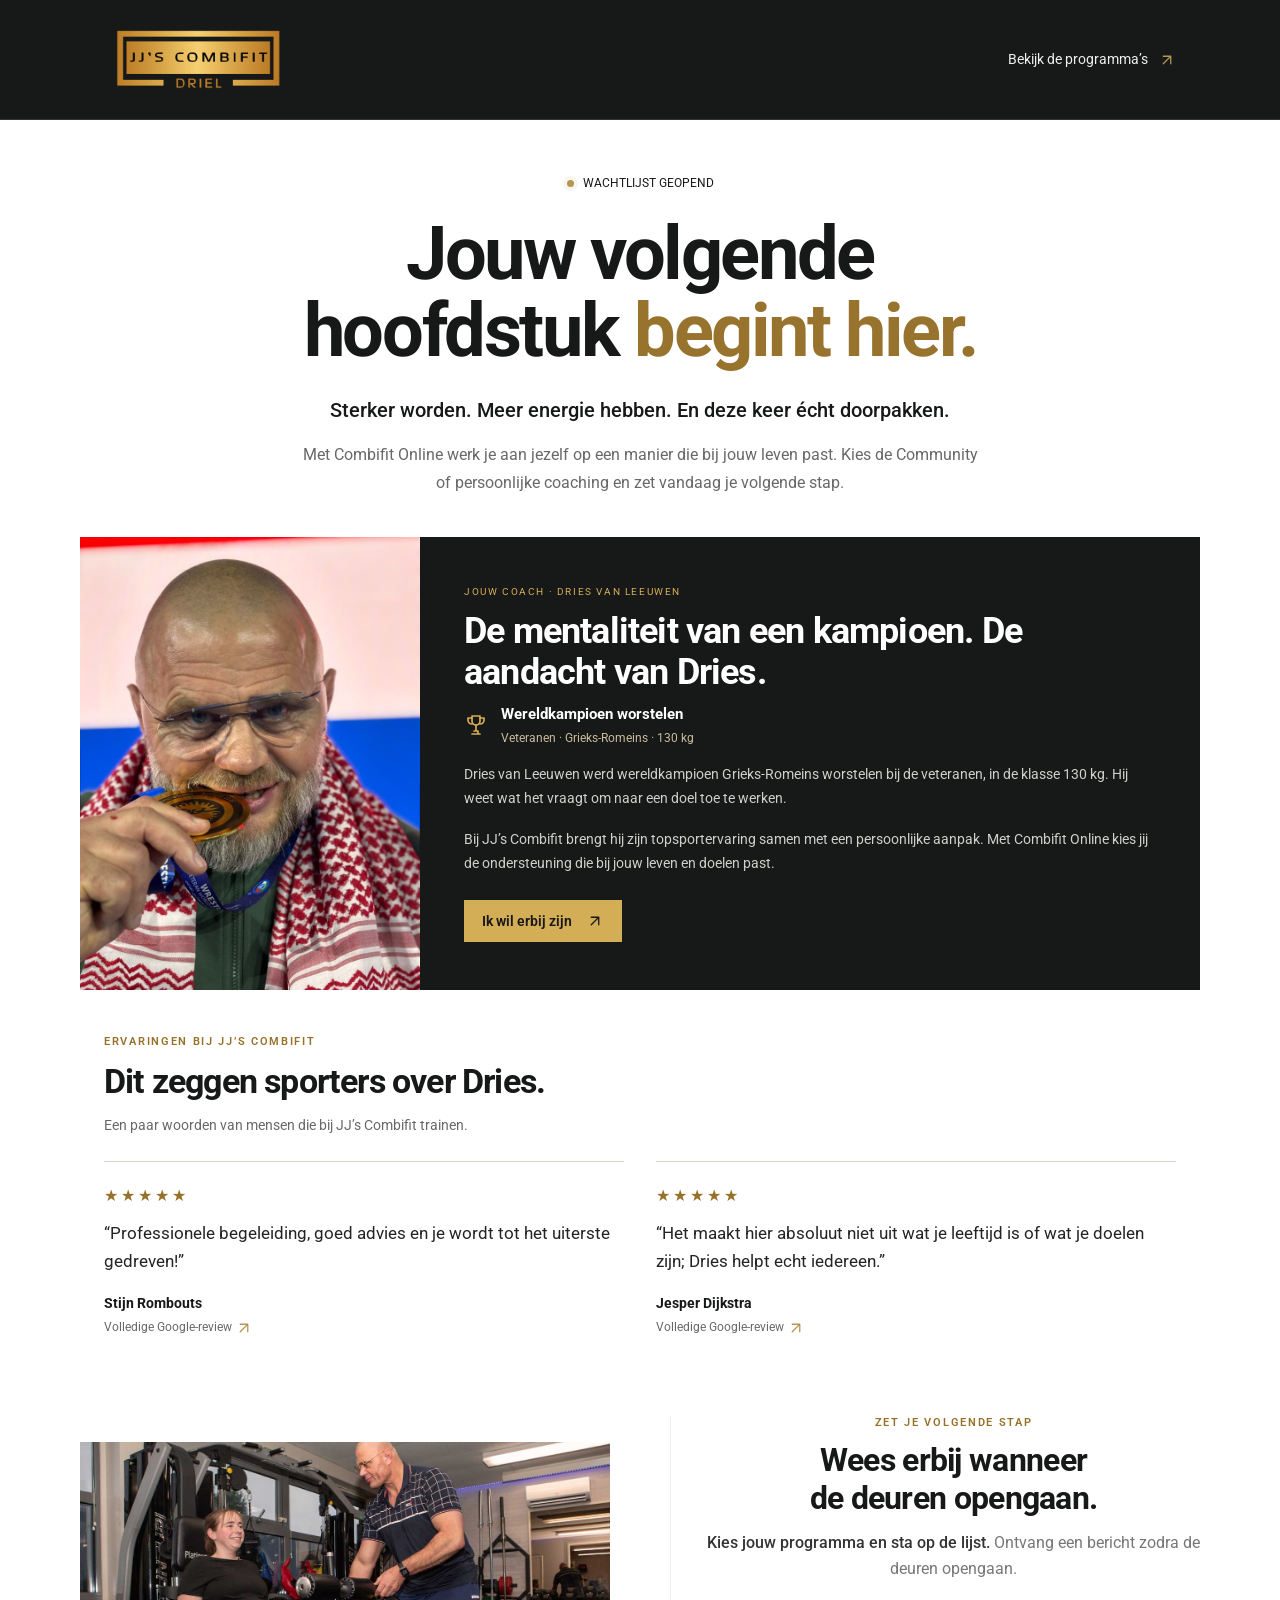
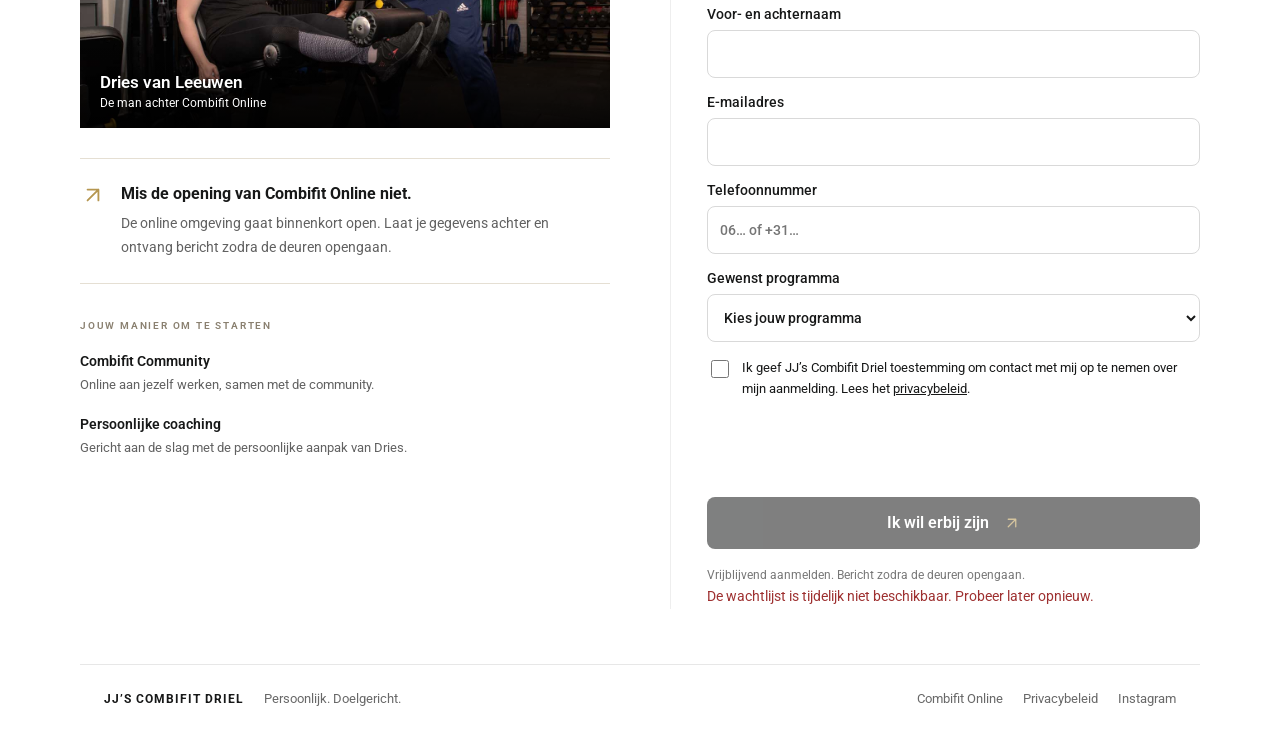
==== commit 35b732eb: "Allow registration subtext to wrap naturally across available width" ====
--- a/wachtlijst/index.html
+++ b/wachtlijst/index.html
@@ -51,11 +51,12 @@
 .waitlist-page .wl-form-intro h3{margin-bottom:12px}
 .waitlist-page .wl-form-summary strong{display:block;color:#333;font-weight:500}
 .waitlist-page .wl-form-summary>span{display:block;color:#777;margin-top:4px}
+.waitlist-page .wl-form-summary{max-width:none;text-wrap:wrap;white-space:normal}.waitlist-page .wl-form-summary strong,.waitlist-page .wl-form-summary>span{display:inline;margin-top:0}
 </style>
 </head>
 <body class="waitlist-page">
 <a class="wl-skip" href="#wachtlijst">Direct naar aanmelden</a>
 <header class="wl-header"><div><a href="../" aria-label="JJ’s Combifit Online, terug naar de website"><img src="[data-uri]" alt="JJ’s Combifit Driel" width="480" height="190"></a><a class="wl-back" href="../#aanbod">Bekijk de programma’s <svg class="wl-arrow" width="18" height="18" viewBox="0 0 24 24" fill="none" stroke="currentColor" stroke-width="1.7" stroke-linecap="round" stroke-linejoin="round" aria-hidden="true" focusable="false"><path d="M7 17 17 7M7 7h10v10"/></svg></a></div></header>
-<main><section class="wl-opening wl-story" aria-labelledby="combifit-wl-title"><span class="wl-label"><span class="wl-live-dot" aria-hidden="true"></span>WACHTLIJST GEOPEND</span><h1 id="combifit-wl-title"><span class="wl-title-first">Jouw volgende</span><span class="wl-title-second">hoofdstuk <span class="wl-title-gold">begint hier.</span></span></h1><p class="wl-lead">Sterker worden. Meer energie hebben. En deze keer écht doorpakken.</p><p>Met Combifit Online werk je aan jezelf op een manier die bij jouw leven past. Kies de Community of persoonlijke coaching en zet vandaag je volgende stap.</p></section><section class="wl-coach-story" aria-labelledby="wl-coach-story-title"><div class="wl-coach-story-image"><img src="photos/dries-kampioen.jpg" width="1368" height="1824" alt="Dries van Leeuwen met zijn gouden medaille op het wereldkampioenschap worstelen" fetchpriority="high" decoding="async"></div><div class="wl-coach-story-copy"><span class="wl-label">JOUW COACH · DRIES VAN LEEUWEN</span><h2 id="wl-coach-story-title">De mentaliteit van een kampioen. De aandacht van Dries.</h2><div class="wl-champion"><svg width="24" height="24" viewBox="0 0 24 24" fill="none" stroke="currentColor" stroke-width="1.7" stroke-linecap="round" stroke-linejoin="round" aria-hidden="true"><path d="M8 3h8v5a4 4 0 0 1-8 0V3Z"/><path d="M8 5H4v2a4 4 0 0 0 4 4M16 5h4v2a4 4 0 0 1-4 4M12 12v6M8 21h8M10 18h4v3"/></svg><div><strong>Wereldkampioen worstelen</strong><span>Veteranen · Grieks-Romeins · 130 kg</span></div></div><p>Dries van Leeuwen werd wereldkampioen Grieks-Romeins worstelen bij de veteranen, in de klasse 130 kg. Hij weet wat het vraagt om naar een doel toe te werken.</p><p>Bij JJ’s Combifit brengt hij zijn topsportervaring samen met een persoonlijke aanpak. Met Combifit Online kies jij de ondersteuning die bij jouw leven en doelen past.</p><a href="#wachtlijst" class="wl-coach-cta">Ik wil erbij zijn <svg class="wl-arrow" width="18" height="18" viewBox="0 0 24 24" fill="none" stroke="currentColor" stroke-width="1.7" stroke-linecap="round" stroke-linejoin="round" aria-hidden="true" focusable="false"><path d="M7 17 17 7M7 7h10v10"/></svg></a></div></section><section class="wl-reviews" aria-labelledby="wl-reviews-title"><div class="wl-reviews-heading"><span class="wl-label">ERVARINGEN BIJ JJ’S COMBIFIT</span><h2 id="wl-reviews-title">Dit zeggen sporters over Dries.</h2><p>Een paar woorden van mensen die bij JJ’s Combifit trainen.</p></div><div class="wl-review-grid"><figure class="wl-review"><div class="wl-review-stars" aria-label="5 van 5 sterren"><span aria-hidden="true">★★★★★</span></div><blockquote><p>“Professionele begeleiding, goed advies en je wordt tot het uiterste gedreven!”</p></blockquote><figcaption><strong>Stijn Rombouts</strong><a href="../review4.webp" target="_blank" rel="noopener">Volledige Google-review <svg class="wl-arrow" width="18" height="18" viewBox="0 0 24 24" fill="none" stroke="currentColor" stroke-width="1.7" stroke-linecap="round" stroke-linejoin="round" aria-hidden="true" focusable="false"><path d="M7 17 17 7M7 7h10v10"/></svg></a></figcaption></figure><figure class="wl-review"><div class="wl-review-stars" aria-label="5 van 5 sterren"><span aria-hidden="true">★★★★★</span></div><blockquote><p>“Het maakt hier absoluut niet uit wat je leeftijd is of wat je doelen zijn; Dries helpt echt iedereen.”</p></blockquote><figcaption><strong>Jesper Dijkstra</strong><a href="../review6.webp" target="_blank" rel="noopener">Volledige Google-review <svg class="wl-arrow" width="18" height="18" viewBox="0 0 24 24" fill="none" stroke="currentColor" stroke-width="1.7" stroke-linecap="round" stroke-linejoin="round" aria-hidden="true" focusable="false"><path d="M7 17 17 7M7 7h10v10"/></svg></a></figcaption></figure></div></section><section id="wachtlijst" class="combifit-waitlist" aria-label="Aanmelden voor de wachtlijst"><div class="combifit-waitlist-inner"><div class="wl-story"><figure class="wl-coach-photo"><img src="photos/dries-begeleiding.jpg" width="1280" height="854" alt="Dries geeft persoonlijke begeleiding tijdens een training bij JJ’s Combifit" decoding="async" loading="lazy"><figcaption><span class="wl-coach-name">Dries van Leeuwen</span><span>De man achter Combifit Online</span></figcaption></figure><div class="wl-start-note"><svg class="wl-arrow" width="18" height="18" viewBox="0 0 24 24" fill="none" stroke="currentColor" stroke-width="1.7" stroke-linecap="round" stroke-linejoin="round" aria-hidden="true" focusable="false"><path d="M7 17 17 7M7 7h10v10"/></svg><div><strong>Mis de opening van Combifit Online niet.</strong><p>De online omgeving gaat binnenkort open. Laat je gegevens achter en ontvang bericht zodra de deuren opengaan.</p></div></div><div class="wl-program-guide"><span>JOUW MANIER OM TE STARTEN</span><div><strong>Combifit Community</strong><p>Online aan jezelf werken, samen met de community.</p></div><div><strong>Persoonlijke coaching</strong><p>Gericht aan de slag met de persoonlijke aanpak van Dries.</p></div></div></div><div class="wl-form-column"><div class="wl-form-intro"><span class="wl-label">ZET JE VOLGENDE STAP</span><h3><span class="wl-form-title-line">Wees erbij wanneer</span><span class="wl-form-title-line">de deuren opengaan.</span></h3><p class="wl-form-summary"><strong>Kies jouw programma en sta op de lijst.</strong><span>Ontvang een bericht zodra de deuren opengaan.</span></p></div><form id="combifit-waitlist-form"><label for="combifit-wl-name">Voor- en achternaam<input id="combifit-wl-name" name="name" required minlength="2" maxlength="150" autocomplete="name"></label><label for="combifit-wl-email">E-mailadres<input id="combifit-wl-email" name="email" type="email" required maxlength="254" autocomplete="email"></label><label for="combifit-wl-phone">Telefoonnummer<input id="combifit-wl-phone" name="phone" type="tel" required maxlength="30" autocomplete="tel" placeholder="06… of +31…"></label><label for="combifit-wl-program">Gewenst programma<select id="combifit-wl-program" name="program" required><option value="">Kies jouw programma</option><option>Combifit Community</option><option>Persoonlijke coaching</option></select></label><div class="wl-honeypot" aria-hidden="true"><label>Website<input name="website" tabindex="-1" autocomplete="off"></label></div><label class="wl-consent"><input name="privacyConsent" type="checkbox" required><span>Ik geef JJ’s Combifit Driel toestemming om contact met mij op te nemen over mijn aanmelding. Lees het <a href="https://crm.jjscombifitdriel.nl/privacy" target="_blank" rel="noopener">privacybeleid</a>.</span></label><div id="combifit-wl-security" class="wl-security"><p>Beveiligingscontrole laden…</p></div><button type="submit" disabled>Ik wil erbij zijn <svg class="wl-arrow" width="18" height="18" viewBox="0 0 24 24" fill="none" stroke="currentColor" stroke-width="1.7" stroke-linecap="round" stroke-linejoin="round" aria-hidden="true" focusable="false"><path d="M7 17 17 7M7 7h10v10"/></svg></button><p class="wl-caption">Vrijblijvend aanmelden. Bericht zodra de deuren opengaan.</p></form><p id="combifit-wl-status" class="wl-error" role="status" aria-live="polite"></p><div id="combifit-wl-success" class="wl-success" role="status" tabindex="-1" hidden><h3>Je staat op de lijst!</h3><p>Je aanmelding voor de lancering van Combifit Online is gelukt. We sturen je een bericht zodra de deuren van de online omgeving opengaan.</p></div><noscript><p>Schakel JavaScript in om je aan te melden, of neem rechtstreeks contact op met JJ’s Combifit Driel.</p></noscript></div></div></section></main>
+<main><section class="wl-opening wl-story" aria-labelledby="combifit-wl-title"><span class="wl-label"><span class="wl-live-dot" aria-hidden="true"></span>WACHTLIJST GEOPEND</span><h1 id="combifit-wl-title"><span class="wl-title-first">Jouw volgende</span><span class="wl-title-second">hoofdstuk <span class="wl-title-gold">begint hier.</span></span></h1><p class="wl-lead">Sterker worden. Meer energie hebben. En deze keer écht doorpakken.</p><p>Met Combifit Online werk je aan jezelf op een manier die bij jouw leven past. Kies de Community of persoonlijke coaching en zet vandaag je volgende stap.</p></section><section class="wl-coach-story" aria-labelledby="wl-coach-story-title"><div class="wl-coach-story-image"><img src="photos/dries-kampioen.jpg" width="1368" height="1824" alt="Dries van Leeuwen met zijn gouden medaille op het wereldkampioenschap worstelen" fetchpriority="high" decoding="async"></div><div class="wl-coach-story-copy"><span class="wl-label">JOUW COACH · DRIES VAN LEEUWEN</span><h2 id="wl-coach-story-title">De mentaliteit van een kampioen. De aandacht van Dries.</h2><div class="wl-champion"><svg width="24" height="24" viewBox="0 0 24 24" fill="none" stroke="currentColor" stroke-width="1.7" stroke-linecap="round" stroke-linejoin="round" aria-hidden="true"><path d="M8 3h8v5a4 4 0 0 1-8 0V3Z"/><path d="M8 5H4v2a4 4 0 0 0 4 4M16 5h4v2a4 4 0 0 1-4 4M12 12v6M8 21h8M10 18h4v3"/></svg><div><strong>Wereldkampioen worstelen</strong><span>Veteranen · Grieks-Romeins · 130 kg</span></div></div><p>Dries van Leeuwen werd wereldkampioen Grieks-Romeins worstelen bij de veteranen, in de klasse 130 kg. Hij weet wat het vraagt om naar een doel toe te werken.</p><p>Bij JJ’s Combifit brengt hij zijn topsportervaring samen met een persoonlijke aanpak. Met Combifit Online kies jij de ondersteuning die bij jouw leven en doelen past.</p><a href="#wachtlijst" class="wl-coach-cta">Ik wil erbij zijn <svg class="wl-arrow" width="18" height="18" viewBox="0 0 24 24" fill="none" stroke="currentColor" stroke-width="1.7" stroke-linecap="round" stroke-linejoin="round" aria-hidden="true" focusable="false"><path d="M7 17 17 7M7 7h10v10"/></svg></a></div></section><section class="wl-reviews" aria-labelledby="wl-reviews-title"><div class="wl-reviews-heading"><span class="wl-label">ERVARINGEN BIJ JJ’S COMBIFIT</span><h2 id="wl-reviews-title">Dit zeggen sporters over Dries.</h2><p>Een paar woorden van mensen die bij JJ’s Combifit trainen.</p></div><div class="wl-review-grid"><figure class="wl-review"><div class="wl-review-stars" aria-label="5 van 5 sterren"><span aria-hidden="true">★★★★★</span></div><blockquote><p>“Professionele begeleiding, goed advies en je wordt tot het uiterste gedreven!”</p></blockquote><figcaption><strong>Stijn Rombouts</strong><a href="../review4.webp" target="_blank" rel="noopener">Volledige Google-review <svg class="wl-arrow" width="18" height="18" viewBox="0 0 24 24" fill="none" stroke="currentColor" stroke-width="1.7" stroke-linecap="round" stroke-linejoin="round" aria-hidden="true" focusable="false"><path d="M7 17 17 7M7 7h10v10"/></svg></a></figcaption></figure><figure class="wl-review"><div class="wl-review-stars" aria-label="5 van 5 sterren"><span aria-hidden="true">★★★★★</span></div><blockquote><p>“Het maakt hier absoluut niet uit wat je leeftijd is of wat je doelen zijn; Dries helpt echt iedereen.”</p></blockquote><figcaption><strong>Jesper Dijkstra</strong><a href="../review6.webp" target="_blank" rel="noopener">Volledige Google-review <svg class="wl-arrow" width="18" height="18" viewBox="0 0 24 24" fill="none" stroke="currentColor" stroke-width="1.7" stroke-linecap="round" stroke-linejoin="round" aria-hidden="true" focusable="false"><path d="M7 17 17 7M7 7h10v10"/></svg></a></figcaption></figure></div></section><section id="wachtlijst" class="combifit-waitlist" aria-label="Aanmelden voor de wachtlijst"><div class="combifit-waitlist-inner"><div class="wl-story"><figure class="wl-coach-photo"><img src="photos/dries-begeleiding.jpg" width="1280" height="854" alt="Dries geeft persoonlijke begeleiding tijdens een training bij JJ’s Combifit" decoding="async" loading="lazy"><figcaption><span class="wl-coach-name">Dries van Leeuwen</span><span>De man achter Combifit Online</span></figcaption></figure><div class="wl-start-note"><svg class="wl-arrow" width="18" height="18" viewBox="0 0 24 24" fill="none" stroke="currentColor" stroke-width="1.7" stroke-linecap="round" stroke-linejoin="round" aria-hidden="true" focusable="false"><path d="M7 17 17 7M7 7h10v10"/></svg><div><strong>Mis de opening van Combifit Online niet.</strong><p>De online omgeving gaat binnenkort open. Laat je gegevens achter en ontvang bericht zodra de deuren opengaan.</p></div></div><div class="wl-program-guide"><span>JOUW MANIER OM TE STARTEN</span><div><strong>Combifit Community</strong><p>Online aan jezelf werken, samen met de community.</p></div><div><strong>Persoonlijke coaching</strong><p>Gericht aan de slag met de persoonlijke aanpak van Dries.</p></div></div></div><div class="wl-form-column"><div class="wl-form-intro"><span class="wl-label">ZET JE VOLGENDE STAP</span><h3><span class="wl-form-title-line">Wees erbij wanneer</span><span class="wl-form-title-line">de deuren opengaan.</span></h3><p class="wl-form-summary"><strong>Kies jouw programma en sta op de lijst.</strong> <span>Ontvang een bericht zodra de deuren opengaan.</span></p></div><form id="combifit-waitlist-form"><label for="combifit-wl-name">Voor- en achternaam<input id="combifit-wl-name" name="name" required minlength="2" maxlength="150" autocomplete="name"></label><label for="combifit-wl-email">E-mailadres<input id="combifit-wl-email" name="email" type="email" required maxlength="254" autocomplete="email"></label><label for="combifit-wl-phone">Telefoonnummer<input id="combifit-wl-phone" name="phone" type="tel" required maxlength="30" autocomplete="tel" placeholder="06… of +31…"></label><label for="combifit-wl-program">Gewenst programma<select id="combifit-wl-program" name="program" required><option value="">Kies jouw programma</option><option>Combifit Community</option><option>Persoonlijke coaching</option></select></label><div class="wl-honeypot" aria-hidden="true"><label>Website<input name="website" tabindex="-1" autocomplete="off"></label></div><label class="wl-consent"><input name="privacyConsent" type="checkbox" required><span>Ik geef JJ’s Combifit Driel toestemming om contact met mij op te nemen over mijn aanmelding. Lees het <a href="https://crm.jjscombifitdriel.nl/privacy" target="_blank" rel="noopener">privacybeleid</a>.</span></label><div id="combifit-wl-security" class="wl-security"><p>Beveiligingscontrole laden…</p></div><button type="submit" disabled>Ik wil erbij zijn <svg class="wl-arrow" width="18" height="18" viewBox="0 0 24 24" fill="none" stroke="currentColor" stroke-width="1.7" stroke-linecap="round" stroke-linejoin="round" aria-hidden="true" focusable="false"><path d="M7 17 17 7M7 7h10v10"/></svg></button><p class="wl-caption">Vrijblijvend aanmelden. Bericht zodra de deuren opengaan.</p></form><p id="combifit-wl-status" class="wl-error" role="status" aria-live="polite"></p><div id="combifit-wl-success" class="wl-success" role="status" tabindex="-1" hidden><h3>Je staat op de lijst!</h3><p>Je aanmelding voor de lancering van Combifit Online is gelukt. We sturen je een bericht zodra de deuren van de online omgeving opengaan.</p></div><noscript><p>Schakel JavaScript in om je aan te melden, of neem rechtstreeks contact op met JJ’s Combifit Driel.</p></noscript></div></div></section></main>
 <footer class="wl-page-footer"><div><strong>JJ’S COMBIFIT DRIEL</strong><span>Persoonlijk. Doelgericht.</span></div><div><a href="../">Combifit Online</a><a href="https://crm.jjscombifitdriel.nl/privacy">Privacybeleid</a><a href="https://www.instagram.com/jjscombifitdriel/" target="_blank" rel="noopener">Instagram</a></div></footer>
 </body></html>
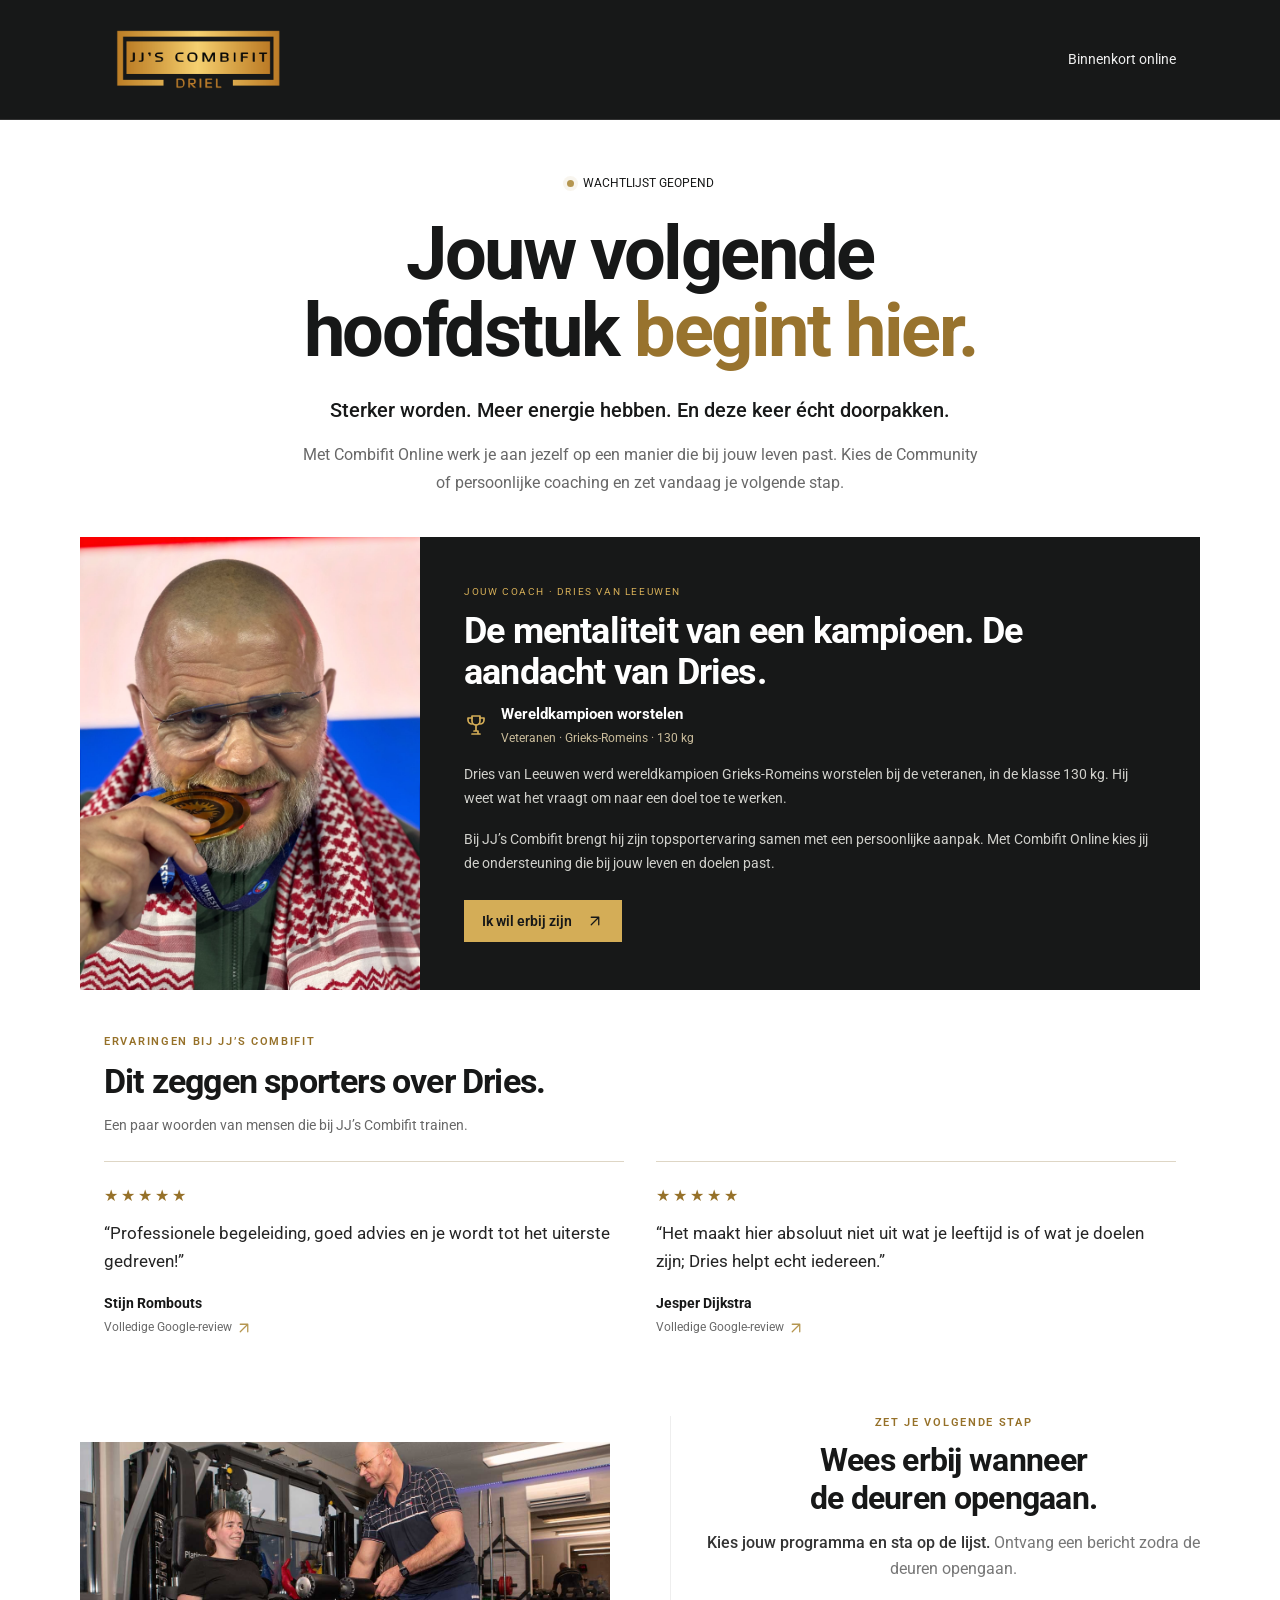
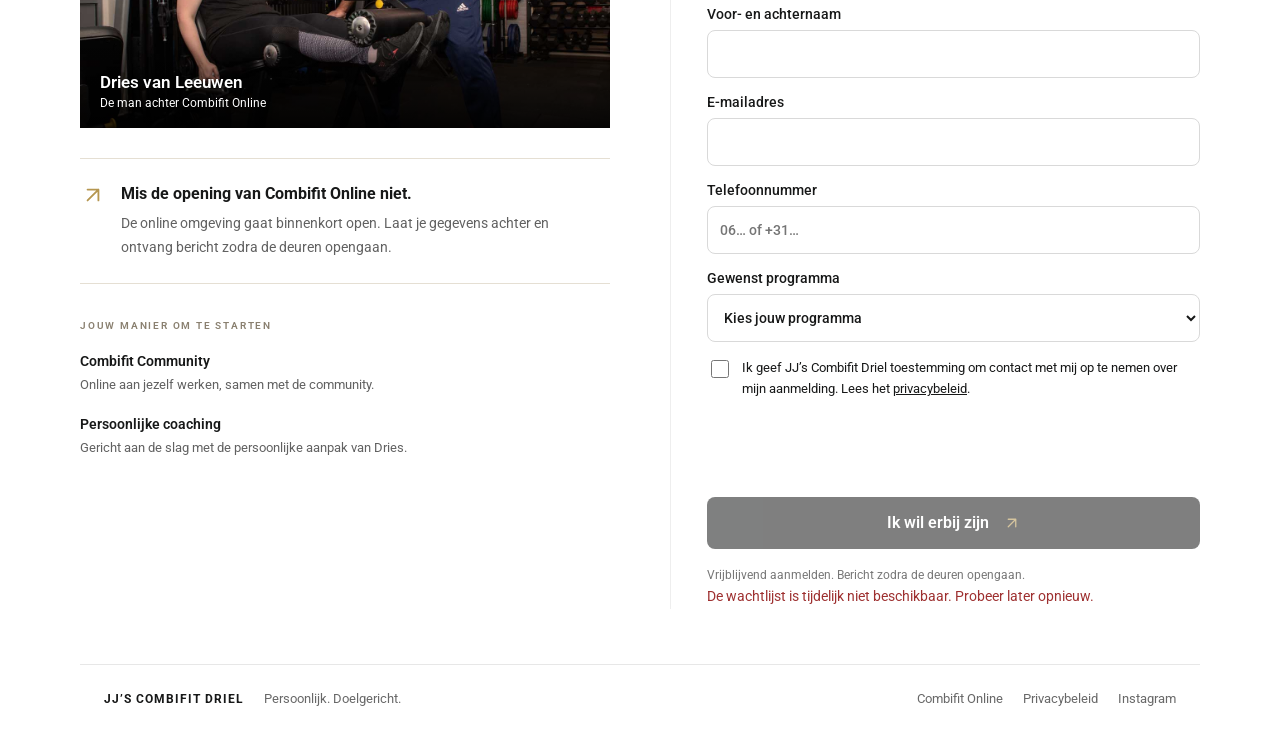
==== commit dcdaa697: "Remove sales page shortcut while Combifit Online is awaiting launch" ====
--- a/wachtlijst/index.html
+++ b/wachtlijst/index.html
@@ -56,7 +56,7 @@
 </head>
 <body class="waitlist-page">
 <a class="wl-skip" href="#wachtlijst">Direct naar aanmelden</a>
-<header class="wl-header"><div><a href="../" aria-label="JJ’s Combifit Online, terug naar de website"><img src="[data-uri]" alt="JJ’s Combifit Driel" width="480" height="190"></a><a class="wl-back" href="../#aanbod">Bekijk de programma’s <svg class="wl-arrow" width="18" height="18" viewBox="0 0 24 24" fill="none" stroke="currentColor" stroke-width="1.7" stroke-linecap="round" stroke-linejoin="round" aria-hidden="true" focusable="false"><path d="M7 17 17 7M7 7h10v10"/></svg></a></div></header>
+<header class="wl-header"><div><a href="../" aria-label="JJ’s Combifit Online, terug naar de website"><img src="[data-uri]" alt="JJ’s Combifit Driel" width="480" height="190"></a><span class="wl-back">Binnenkort online</span></div></header>
 <main><section class="wl-opening wl-story" aria-labelledby="combifit-wl-title"><span class="wl-label"><span class="wl-live-dot" aria-hidden="true"></span>WACHTLIJST GEOPEND</span><h1 id="combifit-wl-title"><span class="wl-title-first">Jouw volgende</span><span class="wl-title-second">hoofdstuk <span class="wl-title-gold">begint hier.</span></span></h1><p class="wl-lead">Sterker worden. Meer energie hebben. En deze keer écht doorpakken.</p><p>Met Combifit Online werk je aan jezelf op een manier die bij jouw leven past. Kies de Community of persoonlijke coaching en zet vandaag je volgende stap.</p></section><section class="wl-coach-story" aria-labelledby="wl-coach-story-title"><div class="wl-coach-story-image"><img src="photos/dries-kampioen.jpg" width="1368" height="1824" alt="Dries van Leeuwen met zijn gouden medaille op het wereldkampioenschap worstelen" fetchpriority="high" decoding="async"></div><div class="wl-coach-story-copy"><span class="wl-label">JOUW COACH · DRIES VAN LEEUWEN</span><h2 id="wl-coach-story-title">De mentaliteit van een kampioen. De aandacht van Dries.</h2><div class="wl-champion"><svg width="24" height="24" viewBox="0 0 24 24" fill="none" stroke="currentColor" stroke-width="1.7" stroke-linecap="round" stroke-linejoin="round" aria-hidden="true"><path d="M8 3h8v5a4 4 0 0 1-8 0V3Z"/><path d="M8 5H4v2a4 4 0 0 0 4 4M16 5h4v2a4 4 0 0 1-4 4M12 12v6M8 21h8M10 18h4v3"/></svg><div><strong>Wereldkampioen worstelen</strong><span>Veteranen · Grieks-Romeins · 130 kg</span></div></div><p>Dries van Leeuwen werd wereldkampioen Grieks-Romeins worstelen bij de veteranen, in de klasse 130 kg. Hij weet wat het vraagt om naar een doel toe te werken.</p><p>Bij JJ’s Combifit brengt hij zijn topsportervaring samen met een persoonlijke aanpak. Met Combifit Online kies jij de ondersteuning die bij jouw leven en doelen past.</p><a href="#wachtlijst" class="wl-coach-cta">Ik wil erbij zijn <svg class="wl-arrow" width="18" height="18" viewBox="0 0 24 24" fill="none" stroke="currentColor" stroke-width="1.7" stroke-linecap="round" stroke-linejoin="round" aria-hidden="true" focusable="false"><path d="M7 17 17 7M7 7h10v10"/></svg></a></div></section><section class="wl-reviews" aria-labelledby="wl-reviews-title"><div class="wl-reviews-heading"><span class="wl-label">ERVARINGEN BIJ JJ’S COMBIFIT</span><h2 id="wl-reviews-title">Dit zeggen sporters over Dries.</h2><p>Een paar woorden van mensen die bij JJ’s Combifit trainen.</p></div><div class="wl-review-grid"><figure class="wl-review"><div class="wl-review-stars" aria-label="5 van 5 sterren"><span aria-hidden="true">★★★★★</span></div><blockquote><p>“Professionele begeleiding, goed advies en je wordt tot het uiterste gedreven!”</p></blockquote><figcaption><strong>Stijn Rombouts</strong><a href="../review4.webp" target="_blank" rel="noopener">Volledige Google-review <svg class="wl-arrow" width="18" height="18" viewBox="0 0 24 24" fill="none" stroke="currentColor" stroke-width="1.7" stroke-linecap="round" stroke-linejoin="round" aria-hidden="true" focusable="false"><path d="M7 17 17 7M7 7h10v10"/></svg></a></figcaption></figure><figure class="wl-review"><div class="wl-review-stars" aria-label="5 van 5 sterren"><span aria-hidden="true">★★★★★</span></div><blockquote><p>“Het maakt hier absoluut niet uit wat je leeftijd is of wat je doelen zijn; Dries helpt echt iedereen.”</p></blockquote><figcaption><strong>Jesper Dijkstra</strong><a href="../review6.webp" target="_blank" rel="noopener">Volledige Google-review <svg class="wl-arrow" width="18" height="18" viewBox="0 0 24 24" fill="none" stroke="currentColor" stroke-width="1.7" stroke-linecap="round" stroke-linejoin="round" aria-hidden="true" focusable="false"><path d="M7 17 17 7M7 7h10v10"/></svg></a></figcaption></figure></div></section><section id="wachtlijst" class="combifit-waitlist" aria-label="Aanmelden voor de wachtlijst"><div class="combifit-waitlist-inner"><div class="wl-story"><figure class="wl-coach-photo"><img src="photos/dries-begeleiding.jpg" width="1280" height="854" alt="Dries geeft persoonlijke begeleiding tijdens een training bij JJ’s Combifit" decoding="async" loading="lazy"><figcaption><span class="wl-coach-name">Dries van Leeuwen</span><span>De man achter Combifit Online</span></figcaption></figure><div class="wl-start-note"><svg class="wl-arrow" width="18" height="18" viewBox="0 0 24 24" fill="none" stroke="currentColor" stroke-width="1.7" stroke-linecap="round" stroke-linejoin="round" aria-hidden="true" focusable="false"><path d="M7 17 17 7M7 7h10v10"/></svg><div><strong>Mis de opening van Combifit Online niet.</strong><p>De online omgeving gaat binnenkort open. Laat je gegevens achter en ontvang bericht zodra de deuren opengaan.</p></div></div><div class="wl-program-guide"><span>JOUW MANIER OM TE STARTEN</span><div><strong>Combifit Community</strong><p>Online aan jezelf werken, samen met de community.</p></div><div><strong>Persoonlijke coaching</strong><p>Gericht aan de slag met de persoonlijke aanpak van Dries.</p></div></div></div><div class="wl-form-column"><div class="wl-form-intro"><span class="wl-label">ZET JE VOLGENDE STAP</span><h3><span class="wl-form-title-line">Wees erbij wanneer</span><span class="wl-form-title-line">de deuren opengaan.</span></h3><p class="wl-form-summary"><strong>Kies jouw programma en sta op de lijst.</strong> <span>Ontvang een bericht zodra de deuren opengaan.</span></p></div><form id="combifit-waitlist-form"><label for="combifit-wl-name">Voor- en achternaam<input id="combifit-wl-name" name="name" required minlength="2" maxlength="150" autocomplete="name"></label><label for="combifit-wl-email">E-mailadres<input id="combifit-wl-email" name="email" type="email" required maxlength="254" autocomplete="email"></label><label for="combifit-wl-phone">Telefoonnummer<input id="combifit-wl-phone" name="phone" type="tel" required maxlength="30" autocomplete="tel" placeholder="06… of +31…"></label><label for="combifit-wl-program">Gewenst programma<select id="combifit-wl-program" name="program" required><option value="">Kies jouw programma</option><option>Combifit Community</option><option>Persoonlijke coaching</option></select></label><div class="wl-honeypot" aria-hidden="true"><label>Website<input name="website" tabindex="-1" autocomplete="off"></label></div><label class="wl-consent"><input name="privacyConsent" type="checkbox" required><span>Ik geef JJ’s Combifit Driel toestemming om contact met mij op te nemen over mijn aanmelding. Lees het <a href="https://crm.jjscombifitdriel.nl/privacy" target="_blank" rel="noopener">privacybeleid</a>.</span></label><div id="combifit-wl-security" class="wl-security"><p>Beveiligingscontrole laden…</p></div><button type="submit" disabled>Ik wil erbij zijn <svg class="wl-arrow" width="18" height="18" viewBox="0 0 24 24" fill="none" stroke="currentColor" stroke-width="1.7" stroke-linecap="round" stroke-linejoin="round" aria-hidden="true" focusable="false"><path d="M7 17 17 7M7 7h10v10"/></svg></button><p class="wl-caption">Vrijblijvend aanmelden. Bericht zodra de deuren opengaan.</p></form><p id="combifit-wl-status" class="wl-error" role="status" aria-live="polite"></p><div id="combifit-wl-success" class="wl-success" role="status" tabindex="-1" hidden><h3>Je staat op de lijst!</h3><p>Je aanmelding voor de lancering van Combifit Online is gelukt. We sturen je een bericht zodra de deuren van de online omgeving opengaan.</p></div><noscript><p>Schakel JavaScript in om je aan te melden, of neem rechtstreeks contact op met JJ’s Combifit Driel.</p></noscript></div></div></section></main>
 <footer class="wl-page-footer"><div><strong>JJ’S COMBIFIT DRIEL</strong><span>Persoonlijk. Doelgericht.</span></div><div><a href="../">Combifit Online</a><a href="https://crm.jjscombifitdriel.nl/privacy">Privacybeleid</a><a href="https://www.instagram.com/jjscombifitdriel/" target="_blank" rel="noopener">Instagram</a></div></footer>
 </body></html>
